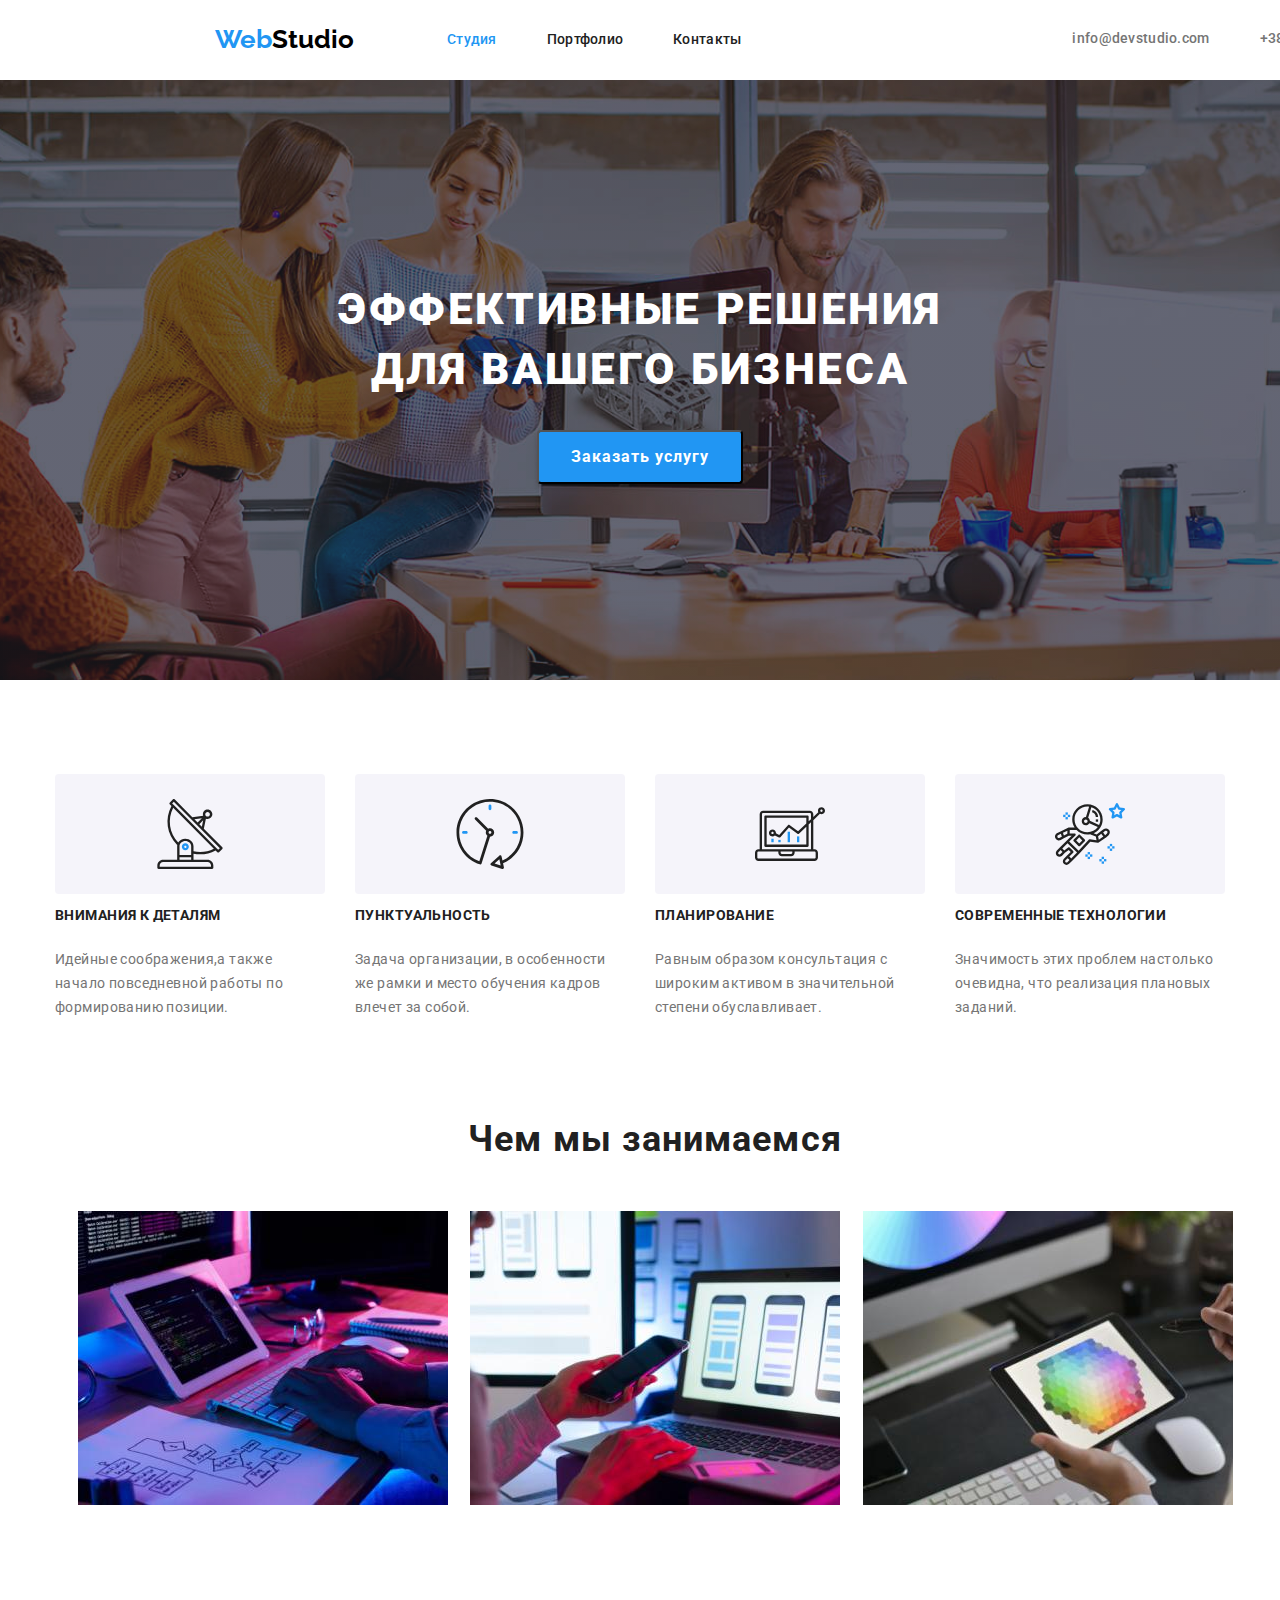
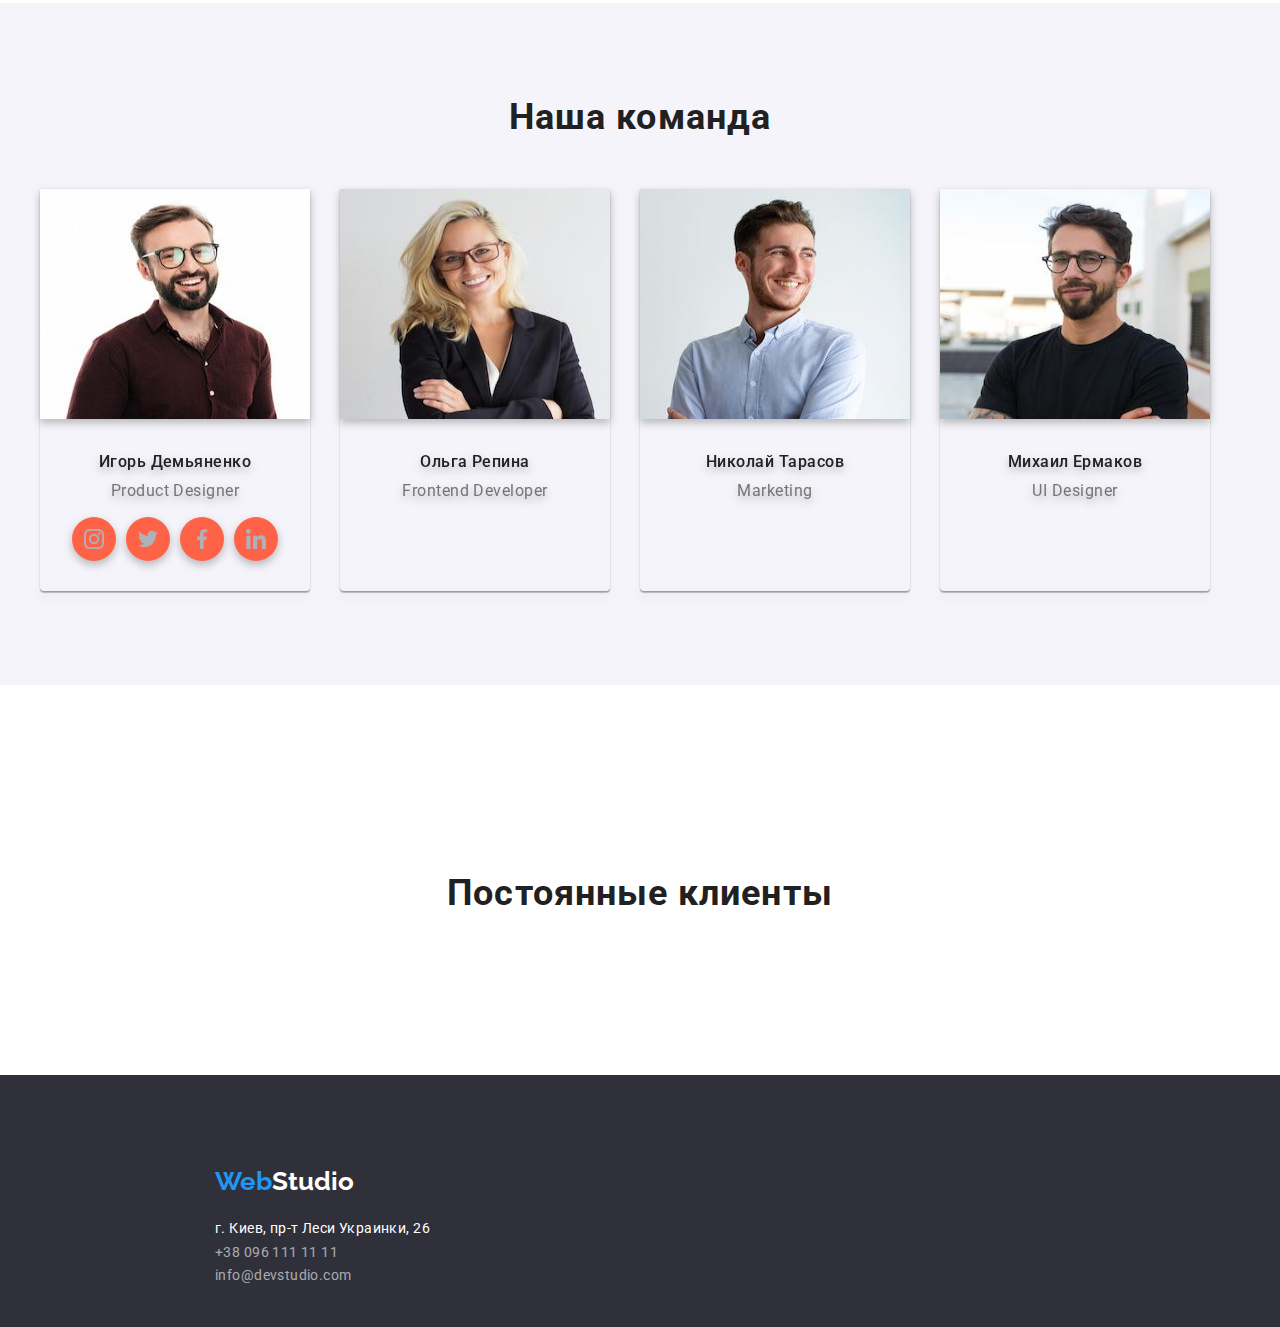
==== index.html @ 434cc316 "Add files via upload" ====
<!DOCTYPE html>
<html lang="ru">
<head>
    <link rel="stylesheet" href="https://cdnjs.cloudflare.com/ajax/libs/modern-normalize/1.1.0/modern-normalize.min.css" integrity="sha512-wpPYUAdjBVSE4KJnH1VR1HeZfpl1ub8YT/NKx4PuQ5NmX2tKuGu6U/JRp5y+Y8XG2tV+wKQpNHVUX03MfMFn9Q==" crossorigin="anonymous" referrerpolicy="no-referrer" />
    <meta charset="UTF-8">
    <meta http-equiv="X-UA-Compatible" content="IE=edge">
    <meta name="viewport" content="width=device-width, initial-scale=1.0">
    <title>WebStudio</title>
    <link rel="preconnect" href="https://fonts.googleapis.com">
    <link rel="preconnect" href="https://fonts.gstatic.com" crossorigin>
    <link href="https://fonts.googleapis.com/css2?family=Raleway:wght@700&family=Roboto:wght@400;500;700;900&display=swap" rel="stylesheet">
    <link rel="stylesheet" href="https://cdnjs.cloudflare.com/ajax/libs/modern-normalize/1.1.0/modern-normalize.min.css">
    <link rel="stylesheet" href="./css/style.css">
</head>
<body>
                                    <!--Козирек-->
    <header class="header-style">
        <nav class="container-nav">
            <a href="index.html" class="logo">
            <span class="web">Web</span><span class="studio">Studio</span></a>
                <ul class="style-link list">
                    <li class="style-link-col list"><a href="index.html" class="style-link-c list">Студия</a></li>
                    <li class="style-link-col list"><a href="portfolio.html" class="style-link list">Портфолио</a></li>
                    <li class="style-link-col list"><a href="" class="style-link list">Контакты</a></li>
                </ul>
                <ul class="style-kontakts list">
                    <li class="style-kontakts-e"><a class="style-kontakts list" href="mailto:info@devstudio.com">info@devstudio.com</a></li>
                </ul>
                <ul class="style-kontakts list">
                    <li class="style-kontakts-t"><a class="style-kontakts list" href="tel:+380961111111">+38 096 111 11 11</a></li>
                </ul>
            </nav>
    </header>
    <main>
                                    <!--Шапка-->
    <section class="zakaz-style">
                    <h1 class="text-zakaz">ЭФФЕКТИВНЫЕ РЕШЕНИЯ<br>ДЛЯ ВАШЕГО БИЗНЕСА</h1>
                    <button type="button" class="buttons-zakaz">Заказать услугу</button>

    </section>
                                    <!--Особености-->
    <section class="container">
        <ul class="conteiner-style list">
            <li class="conteiner-style-t icon-antena">
                <h3 class="style-detail">ВНИМАНИЯ К ДЕТАЛЯМ</h3>
                <p class="style-detail-info">Идейные соображения,а также<br>начало повседневной работы по<br>формированию позиции.</p>
            </li>
            <li class="conteiner-style-t icon-clock">
                <h3 class="style-detail">ПУНКТУАЛЬНОСТЬ</h3>
                <p class="style-detail-info">Задача организации, в особенности<br>же рамки и место обучения кадров<br>влечет за собой.</p>
            </li>
            <li class="conteiner-style-t icon-diagram">
                <h3 class="style-detail">ПЛАНИРОВАНИЕ</h3>
                <p class="style-detail-info">Равным образом консультация с<br>широким активом в значительной<br>степени обуславливает.</p>
            </li>
            <li class="conteiner-style-t icon-astronaut">
                <h3 class="style-detail">СОВРЕМЕННЫЕ ТЕХНОЛОГИИ</h3>
                <p class="style-detail-info">Значимость этих проблем настолько<br>очевидна, что реализация плановых<br>заданий.</p>
            </li>
        </ul>
    </section>
                                    <!--Чем мы занимаемся-->
    <section class="container">
            <h2 class="style-zanatya">Чем мы занимаемся</h2>
                <ul class="conteiner-style list">
            <li>
                <img class="foto-style" src="./images/box-1.jpg"
                alt="Печатаем"
                width="370"
                height="294"
                />
            </li>
            <li>
                <img class="foto-style" src="./images/box-2.jpg"
                alt="Звоним"
                width="370"
                height="294"
                />
            </li>
            <li>
                <img class="foto-style" src="./images/box-3.jpg"
                alt="Рисуем"
                width="370"
                height="294"
                />
            </li>
        </ul>
    </section>
                                    <!--Наша команда-->
    <section class="style-team">
        <h2 class="style-team-text">Наша команда</h2>
            <ul class="style-comand list">
                <li class="back-col">
                    <img class="foto-komand" src="./images/Designer.jpg"
                    alt="Designer"
                    width="270"
                    height="260"/>
                    <h3 class="style-people">Игорь Демьяненко</h3>
                    <p class="profesion-style">Product Designer</p>
                    <ul class="master-social list social-list">
                        <li class="social-item">
                            <a href="" class="social-link">
                                <svg class="social-icon" 
                                        width="20" 
                                        height="20">
                                    <use    
                                        href="./images/sprite.svg#icon-instagram"
                                    ></use>
                                </svg>    
                            </a>
                        </li>
                        <li class="social-item">
                            <a href="" class="social-link">
                                <svg class="social-icon" 
                                        width="20"
                                        height="20">
                                    <use    
                                        href="./images/sprite.svg#icon-twitter"
                                    ></use>
                                </svg>    
                            </a>
                        </li>
                        <li class="social-item">
                            <a href="" class="social-link">
                                <svg class="social-icon" 
                                        width="20" 
                                        height="20">
                                    <use    
                                        href="./images/sprite.svg#icon-facebook"
                                    ></use>
                                </svg>    
                            </a>
                        </li>
                        <li class="social-item">
                            <a href="" class="social-link">
                                <svg class="social-icon" 
                                        width="20" 
                                        height="20">
                                    <use    
                                        href="./images/sprite.svg#icon-linkedin"
                                    ></use>
                                </svg>    
                            </a>
                        </li>
                    </ul>
                </li>
                <li class="back-col">
                    <img class="foto-komand" src="./images/Developer.jpg"
                    alt="Developer"
                    width="270"
                    height="260"/>
                    <h3 class="style-people">Ольга Репина</h3>
                    <p class="profesion-style">Frontend Developer</p>
                </li>
                <li class="back-col">
                    <img class="foto-komand" src="./images/Marketing.jpg"
                    alt="Marketing"
                    width="270"
                    height="260"/>
                    <h3 class="style-people">Николай Тарасов</h3>
                    <p class="profesion-style">Marketing</p>
                </li>
                <li class="back-col">
                    <img class="foto-komand" src="./images/UI.jpg"
                    alt="UI"
                    width="270"
                    height="260"/>
                    <h3 class="style-people">Михаил Ермаков</h3>
                    <p class="profesion-style">UI Designer</p>
                </li>
            </ul>
    </section>
                                    <!-- Постоянные клиенты -->
            <section class="section">
            <div class="container">
        <h2 class="style-team-text">Постоянные клиенты</h2>
        <ul class="client-company-pozition">
            
        </ul>
        </div>
    </section>
    </main>
                                    <!-- Footer -->
        <footer class="footer-style">
            <a href="index.html" class="logo">
                <div class="footer-logo">
                    <span class="web">Web</span><span class="studio-footer">Studio</span></a>
                </div>
                    <address class="adres-footer">
                    <a class="footer-adress list" href="https://www.google.com/maps/place/%D0%B1%D1%83%D0%BB.+%D0%9B%D0%B5%D1%81%D0%B8+%D0%A3%D0%BA%D1%80%D0%B0%D0%B8%D0%BD%D0%BA%D0%B8,+26,+%D0%9A%D0%B8%D0%B5%D0%B2,+02000/@50.4265807,30.5361971,17z/data=!3m1!4b1!4m5!3m4!1s0x40d4cf0e033ecbe9:0x57a4dffefec77da0!8m2!3d50.4265807!4d30.5383858?hl=ru">
                    г. Киев, пр-т Леси Украинки, 26</a>
                    <ul class="list">
                        <li><a class="footer-kontakt list" href="tel:+380961111111">+38 096 111 11 11</a></li>
                        <li><a class="footer-kontakt list" href="mailto:info@devstudio.com">info@devstudio.com</a></li>
                    </ul>
                    </address>
                    
        </footer>
</body>
</html>
---- css/style.css ----
.body{
    font-family: 'Roboto', sans-serif;
}
        /* header */
.header-style{
    background-color :#ffffff;
}
.logo{
    font-family: 'Raleway';
    font-style: normal;
    font-weight: 700;
    font-size: 26px;
    line-height: 1.19;
    font-weight: 700;
    text-decoration:none;
    margin-right: 93px;
    padding-left: 15px;
    }
.web{
    color: #2196F3;
    font-family: 'Raleway';
    font-style: normal;
    font-weight: 700;
    font-size: 26px;
    line-height: 1.19;
}
.studio {
    color: #000;
    font-family: 'Raleway';
    font-style: normal;
    font-weight: 700;
    font-size: 26px;
    line-height: 1.19;
}
.style-link{
    color: #212121;
    font-family: 'Roboto';
    font-style: normal;
    font-weight: 500;
    font-size: 14px;
    line-height: 1.33;
    letter-spacing: 0.02em;
    display: flex;
    margin-right: 50px;
}
.style-link:hover{
    color: #2196F3;
}
.style-link:focus{
    color: #2196F3;
}
.style-link-c{
    color: #2196F3;
}
.list{
    text-decoration:none;
    list-style:none;
    padding: 0px;
    margin: 0px;
}
.style-kontakts{
    font-family: 'Roboto';
    font-style: normal;
    font-weight: 500;
    font-size: 14px;
    line-height: 1.14;
    letter-spacing: 0.02em;
    text-decoration:none;
    color:#757575;
    display:flex;
    margin: 0px;
    padding: 0px;
}
.style-kontakts-t{
    display: block;
    margin-left: 50px;
}
.style-kontakts-e{
    display: block;
    margin-left: 331px;
}
.style-kontakts:hover{
    color: #2196f3;
}
.style-kontakts:focus{
    color: #2196f3;
}
        /* Shapka */
.zakaz-style{
    background-image: linear-gradient( to right, rgba(47, 48, 58, 0.4), rgba(47, 48, 58, 0.4) ), url(../svg/fonzag.svg);
    background-repeat: no-repeat;
    background-size: cover;
    background-position: center;
    height: 600px;
    margin-left: 0px;
    margin-right: 0px;
    text-align: center;
}
.text-zakaz{
    color:#FFFFFF;
    font-family: 'Roboto';
    font-style: normal;
    font-weight: 900;
    font-size: 44px;
    line-height: 1.36;
    letter-spacing: 0.06em;
    margin-top: 0px;
    margin-bottom: 0px;
    padding-top: 200px;
    padding-bottom: 30px;
    text-align: center;
}
.buttons-zakaz{
    color: #FFFFFF;
    background-color:#2196F3;
    font-family: 'Roboto';
    font-style: normal;
    font-weight: 700;
    font-size: 16px;
    line-height: 1.87;
    letter-spacing: 0.06em;
    padding: 10px 32px;
    box-shadow: 0px 4px 4px rgba(0, 0, 0, 0.15);
    border-radius: 4px;
    cursor: pointer;
}

        /* Особености */

.conteiner-style-t {
    width: 270px;
    height: 251px;  
    margin-right: 30px;
    padding-top: 94px;
}
.conteiner-style-t::before{
    display:block;
    content: '';
    height: 120px;
    background-repeat: no-repeat;
    background-color: #F5F4FA;
    border-radius: 4px;
}
.icon-antena::before{
    background-image: url(../svg/antenna.svg);
    background-position: center;
}
.icon-clock::before{
    background-image: url(../svg/clock.svg);
    background-position: center;
}
.icon-diagram::before{
    background-image: url(../svg/diagram.svg);
    background-position: center;
}
.icon-astronaut::before{
    background-image: url(../svg/astronaut.svg);
    background-position: center;
}
.style-detail{
    color: #212121;
    font-family: 'Roboto';
    font-style: normal;
    font-weight: 700;
    font-size: 14px;
    line-height: 1.14;
    letter-spacing: 0.03em;
    padding-bottom: 10px;
}
.style-detail-info{
    color: #757575;
    font-family: 'Roboto';
    font-style: normal;
    font-weight: 400;
    font-size: 14px;
    line-height: 1.71;
    letter-spacing: 0.03em;
}
        /* Чем мы занимаемся */

.style-zanatya{
    color: #212121;
    font-family: 'Roboto';
    font-style: normal;
    font-weight: 700;
    font-size: 36px;
    line-height: 1.16;
    letter-spacing: 0.03em;
    padding-bottom: 50px;
    padding-top: 94px;
    margin-bottom: 0px;
    margin-top: 0px;
    text-align: center;
    width: 1200px;
}
        /*  Наша команда*/
.back-col{
    box-shadow: 0px 1px 3px rgba(0, 0, 0, 0.12), 0px 1px 1px rgba(0, 0, 0, 0.14), 0px 2px 1px rgba(0, 0, 0, 0.2);
    border-radius: 0px 0px 4px 4px;
    margin-bottom: 94px;
    margin-right: 30px; 
}
.style-team{
    background-color:#F5F4FA;
    text-align: center;
    margin-left: auto;
    margin-right: auto;
    padding-left: 15px;
    padding-right: 15px;
}
.style-comand{
    display: inline-flex;
    filter: drop-shadow(0px 4px 4px rgba(0, 0, 0, 0.25));
    justify-content: center;
    text-align: center;
}
.style-team-text{
    color: #212121;
    font-family: 'Roboto';
    font-style: normal;
    font-weight: 700;
    font-size: 36px;
    line-height: 1.16;
    letter-spacing: 0.03em;
    margin-bottom: 0px;
    margin-top: 0px;
    padding-top: 94px;
    padding-bottom: 50px;
    text-align: center;
}
.style-people{
    color: #212121;
    font-family: 'Roboto';
    font-style: normal;
    font-weight: 500;
    font-size: 16px;
    line-height: 1.18;
    letter-spacing: 0.03em;
    margin: 0px;
    padding-bottom: 10px;
    }
.profesion-style{
    color:#757575;
    font-family: 'Roboto';
    font-style: normal;
    font-weight: 400;
    font-size: 16px;
    line-height: 1.18;
    letter-spacing: 0.03em;
    margin: 0px;
    padding-bottom: 16px;
}
.social-list{
    display: flex;
    justify-content: center;
    padding-bottom: 30px;
}
.social-item{
    width: 44px;
    height: 44px;
    margin-right: 10px;
}
.social-item:last-child{
    margin-right: 0px;
}
.social-link{
    width: 100%;
    height: 100%;
    border-radius: 50%;
    background-color: tomato;
    display: flex;
    align-items: center;
    justify-content: center;
}
.social-link:hover, .social-link:focus{
    background-color: #2196F3;
}
        /* Постоянные клиенты  */
.section{
    padding: 94px 0;
}
.client-company-pozition{
    width: 1200px;
    padding: 0px;
}
    
.client-company{
    display:inline-block;
    content: '';
    width: 170px;
    height: 92px;
    background-repeat: no-repeat;
    background-color: #F5F4FA;
    background-position: center;
    border-radius: 4px;
    border: 1px solid #AFB1B8;
    box-sizing: border-box;
    text-align: center;
    justify-content: space-between;
    margin-right: 30px;
    flex-basis: auto;
}
.client-company:last-child{
    margin-right: 0px;
}
.client-com-color:hover{
    background-color: #2196F3;
}


        /* footer */

.footer-logo{
    font-family: 'Raleway';
    font-style: normal;
    font-weight: 700;
    font-size: 26px;
    line-height: 1.19;
    font-weight: 700;
    text-decoration:none;
    margin-left: 200px;
}
.web-footer{
    color: #2196F3;
    font-family: 'Raleway';
    font-style: normal;
    font-weight: 700;
    font-size: 26px;
    line-height: 1.19;
}
.studio-footer{
    color: #FFFFFF;
    font-family: 'Raleway';
    font-style: normal;
    font-weight: 700;
    font-size: 26px;
    line-height: 1.19;
}
.footer-style{
    background-color: rgba(47, 48, 58, 1);
    height: 252px;
    padding-top: 60px;
    padding-bottom: 60px;
}
.footer-adress{
    color: #FFFFFF;
    font-family:'Roboto';
    font-style: normal;
    font-weight: 400;
    font-size: 14px;
    line-height:1.71;
    letter-spacing: 0.03em;
}
.footer-kontakt:hover{
    color: #2196f3;

}
.footer-kontakt:focus{
    color: #2196f3;
}
.footer-kontakt{
    font-family:'Roboto';
    font-style: normal;
    font-weight: 400;
    font-size: 14px;
    line-height: 1.71;
    letter-spacing: 0.03em;
    color: rgba(255, 255, 255, 0.6);
}
.style-link-col{
    color: #2196f3;
    display: block;
    margin-right: 50px;
}
.style-link-col:last-child {
    margin: 0px;
}
.button-style-portf{
    font-family: 'Roboto';
    font-style: normal;
    font-weight: 500;
    font-size: 16px;
    line-height: 1.62;
    text-align: center;
    letter-spacing: 0.03em; 
    border-top: 1px solid #ECECEC;
}
.style-text-detail{
    font-family: 'Roboto';
    font-style: normal;
    font-weight: 700;
    font-size: 18px;
    line-height: 2;
    letter-spacing: 0.06em;
    color: #212121;
    margin-top: 20px;
    margin-bottom: 4px;
    padding: 0px;
}
.style-text-detail-info{
    font-family: Roboto;
    font-style: normal;
    font-weight: 400;
    font-size: 16px;
    line-height: 1.87;
    letter-spacing: 0.03em;  
    color: #757575;
    margin-bottom: 20px;
    margin-top: 0px;
    padding: 0px;
}
.container-nav{
    width: 1200px;
    margin-top: 24px;
    margin-bottom: 25px;
    margin-left: 200px;
    margin-right: 400px;
    display: flex;
    align-items: center;
}
.container{
    width: 1200px;
    margin-left: auto;
    margin-right: auto;
    padding-left: 15px;
    padding-right: 15px;
}
.foto-komand{
    padding-bottom: 30px;
}
.conteiner-style{
    width: 1200px;
    display: flex;;
    justify-content:space-evenly;
    flex-wrap: wrap;
    padding-bottom: 94px;    
}
.conteiner-style-portf{
    width: 1200px;
    display: flex;;
    justify-content:space-evenly;
    flex-wrap: wrap;
    padding-bottom: 94px;   
    margin-left: 215px;
    margin-right: 215px;
}
.adres-footer{
    padding-top: 20px;
    padding-left: 15px;
    margin-left: 200px;
}
.footer-adress{
padding-bottom: 9px;
padding-top: 20px;
}
.footer-kontakt{
    padding-bottom: 9px;
}
.btn-por{
    display:flex;
}
.button-portfo-1:hover{
    background-color:#2196F3;
    color: #FFFFFF;
    box-shadow: 0px 3px 1px rgba(0, 0, 0, 0.1), 0px 1px 2px rgba(0, 0, 0, 0.08), 0px 2px 2px rgba(0, 0, 0, 0.12);
    
}
.button-portfo-2:hover{
    background-color:#2196F3;
    color: #FFFFFF;
    box-shadow: 0px 3px 1px rgba(0, 0, 0, 0.1), 0px 1px 2px rgba(0, 0, 0, 0.08), 0px 2px 2px rgba(0, 0, 0, 0.12);
}
.button-portfo-3:hover{
    background-color:#2196F3;
    color: #FFFFFF;
    box-shadow: 0px 3px 1px rgba(0, 0, 0, 0.1), 0px 1px 2px rgba(0, 0, 0, 0.08), 0px 2px 2px rgba(0, 0, 0, 0.12);
}
.button-portfo-4:hover{
    background-color:#2196F3;
    color: #FFFFFF;
    box-shadow: 0px 3px 1px rgba(0, 0, 0, 0.1), 0px 1px 2px rgba(0, 0, 0, 0.08), 0px 2px 2px rgba(0, 0, 0, 0.12);
}
.button-portfo-5:hover{
    background-color:#2196F3;
    color: #FFFFFF;
    box-shadow: 0px 3px 1px rgba(0, 0, 0, 0.1), 0px 1px 2px rgba(0, 0, 0, 0.08), 0px 2px 2px rgba(0, 0, 0, 0.12);
}
.button-portfo-1{
    color: #212121;
    width: 73px;
    height: 38px;
    border: 0px;
    border-radius: 4px;
    margin-top: 94px;
    margin-bottom: 34px;
    margin-right: 8px;
    margin-left: 495px;
    cursor: pointer;
}
.button-portfo-2{
    color: #212121;
    width: 128px;
    height: 38px;
    border: 0px;
    border-radius: 4px;
    margin-top: 94px;
    margin-bottom: 34px;
    margin-right: 8px;
    cursor: pointer;
    
}
.button-portfo-3{
    color: #212121;
    width:145px;
    height: 38px;
    border: 0px;
    border-radius: 4px;
    margin-top: 94px;
    margin-bottom: 34px;
    margin-right: 8px;
    cursor: pointer;
    
}
.button-portfo-4{
    color: #212121;
    width: 103px;
    height: 38px;
    border: 0px;
    border-radius: 4px;
    margin-top: 94px;
    margin-bottom: 34px;
    margin-right: 8px;
    cursor: pointer;
}
.button-portfo-5{
    color: #212121;
    width: 130px;
    height: 38px;
    border: 0px;
    border-radius: 4px;
    margin-top: 94px;
    margin-bottom: 34px;
    margin-right: 494px;
    cursor: pointer;
    
}
.foto-porto-style{
    margin-top: 34px;
    margin-bottom: 30px;
    background: #FFFFFF;
    border: 1px solid #EEEEEE;
    box-sizing: border-box;

}
.foto-text-style{
    margin-bottom: 20px;
}
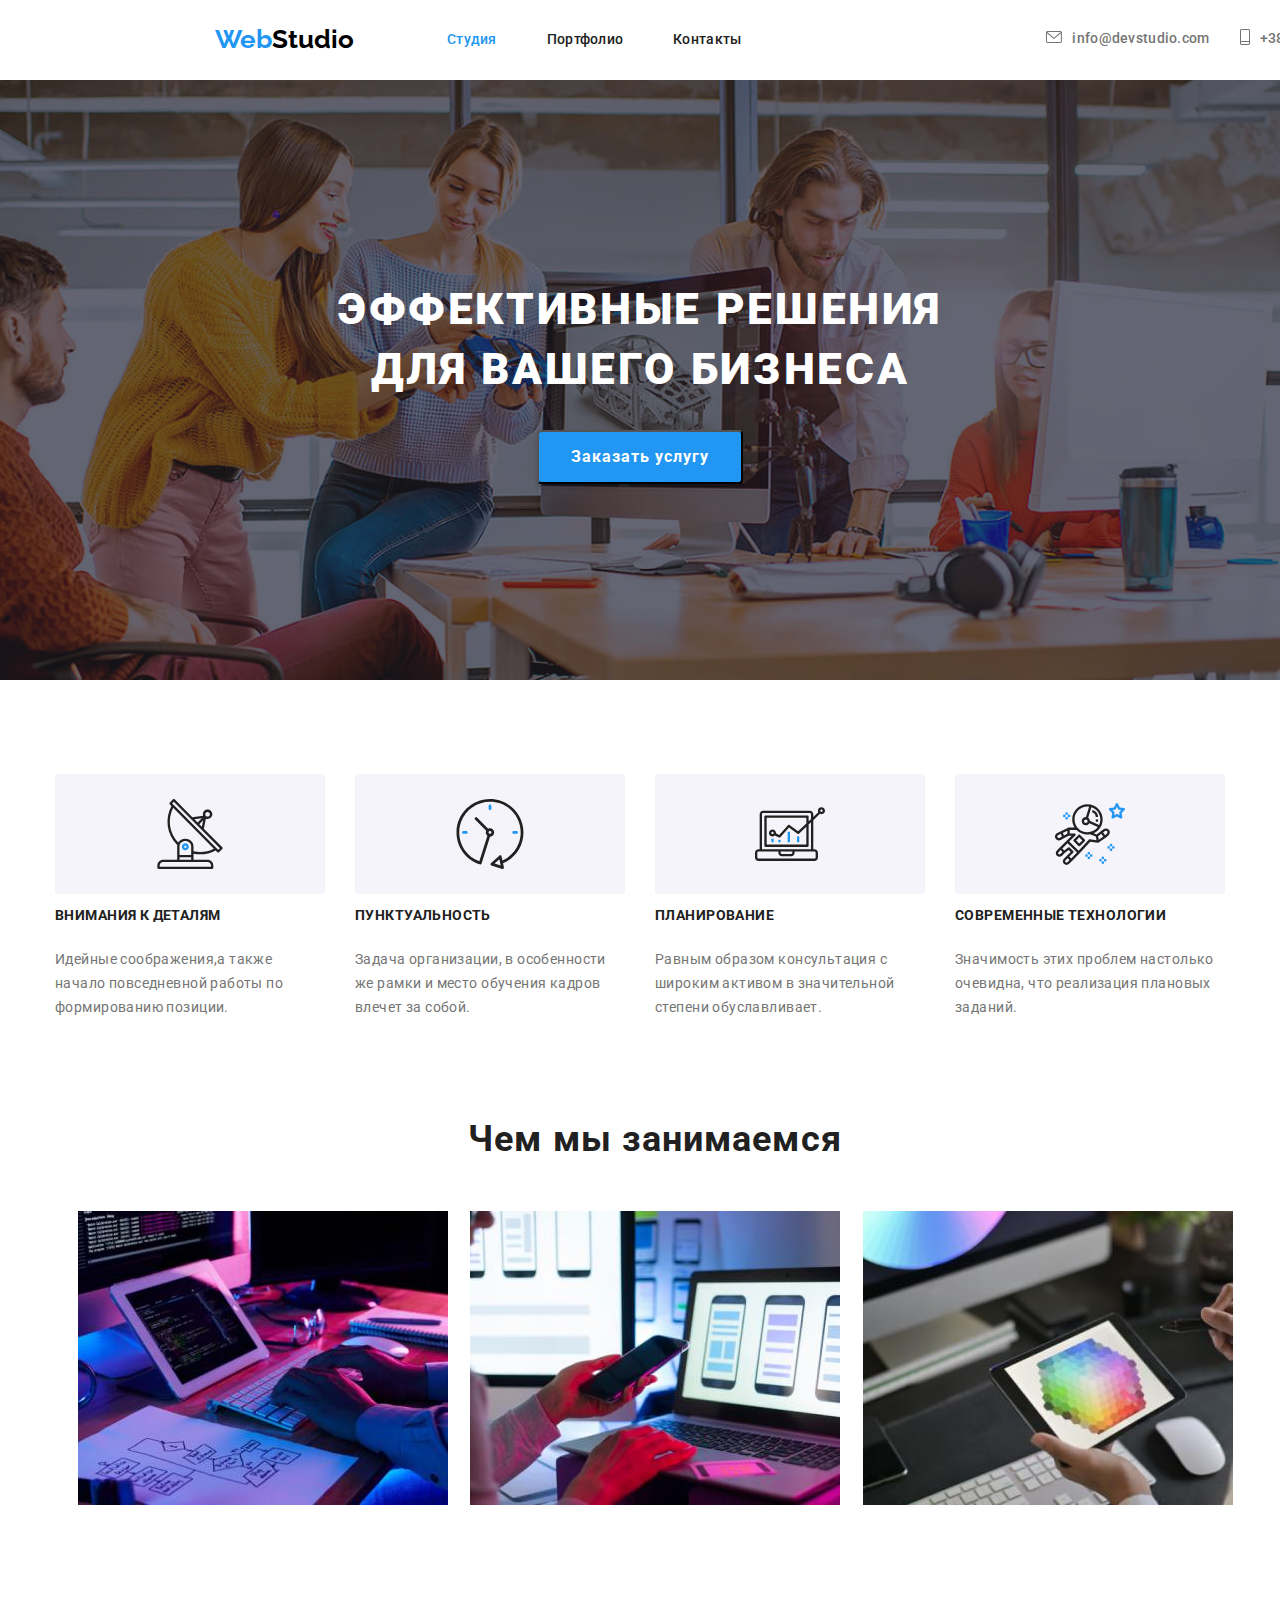
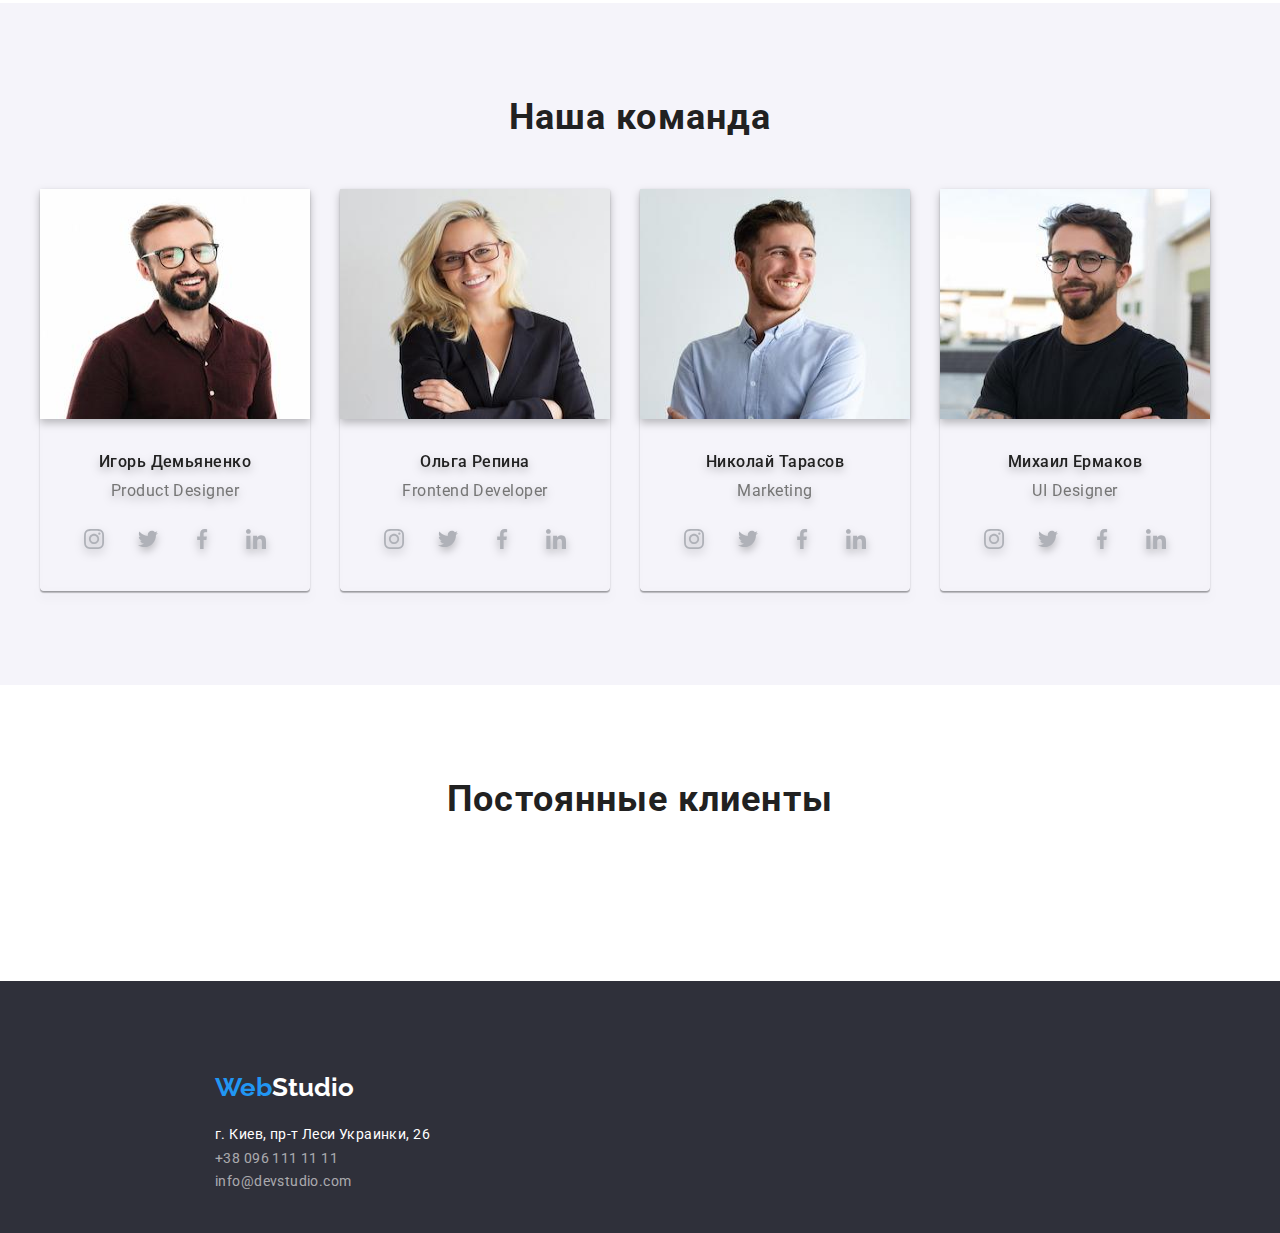
==== commit 9156e5ca: "Add files via upload" ====
--- a/index.html
+++ b/index.html
@@ -24,10 +24,26 @@
                     <li class="style-link-col list"><a href="" class="style-link list">Контакты</a></li>
                 </ul>
                 <ul class="style-kontakts list">
-                    <li class="style-kontakts-e"><a class="style-kontakts list" href="mailto:info@devstudio.com">info@devstudio.com</a></li>
+                    <li class="style-kontakts-e">  
+                            <svg class="social-icon-footer" 
+                            width="16" 
+                            height="12">
+                            <use href="./images/sprite.svg#icon-iconmeil"></use>
+                            </svg>  
+                        </ul>
+                        <a class="style-kontakts list"
+                        href="mailto:info@devstudio.com">info@devstudio.com</a></li>
                 </ul>
                 <ul class="style-kontakts list">
-                    <li class="style-kontakts-t"><a class="style-kontakts list" href="tel:+380961111111">+38 096 111 11 11</a></li>
+                    <li class="style-kontakts-t">
+                            <svg class="social-icon-footer" 
+                            width="10" 
+                            height="16">
+                            <use href="./images/sprite.svg#icon-icontel"></use>
+                            </svg> 
+                        </ul>
+                        <a class="style-kontakts list" 
+                        href="tel:+380961111111">+38 096 111 11 11</a></li>
                 </ul>
             </nav>
     </header>
@@ -103,9 +119,7 @@
                                 <svg class="social-icon" 
                                         width="20" 
                                         height="20">
-                                    <use    
-                                        href="./images/sprite.svg#icon-instagram"
-                                    ></use>
+                                    <use href="./images/sprite.svg#icon-instagram"></use>
                                 </svg>    
                             </a>
                         </li>
@@ -114,31 +128,25 @@
                                 <svg class="social-icon" 
                                         width="20"
                                         height="20">
-                                    <use    
-                                        href="./images/sprite.svg#icon-twitter"
-                                    ></use>
-                                </svg>    
-                            </a>
-                        </li>
-                        <li class="social-item">
-                            <a href="" class="social-link">
-                                <svg class="social-icon" 
-                                        width="20" 
-                                        height="20">
-                                    <use    
-                                        href="./images/sprite.svg#icon-facebook"
-                                    ></use>
-                                </svg>    
-                            </a>
-                        </li>
-                        <li class="social-item">
-                            <a href="" class="social-link">
-                                <svg class="social-icon" 
-                                        width="20" 
-                                        height="20">
-                                    <use    
-                                        href="./images/sprite.svg#icon-linkedin"
-                                    ></use>
+                                    <use href="./images/sprite.svg#icon-twitter"></use>
+                                </svg>    
+                            </a>
+                        </li>
+                        <li class="social-item">
+                            <a href="" class="social-link">
+                                <svg class="social-icon" 
+                                        width="20" 
+                                        height="20">
+                                    <use href="./images/sprite.svg#icon-facebook"></use>
+                                </svg>    
+                            </a>
+                        </li>
+                        <li class="social-item">
+                            <a href="" class="social-link">
+                                <svg class="social-icon" 
+                                        width="20" 
+                                        height="20">
+                                    <use href="./images/sprite.svg#icon-linkedin"></use>
                                 </svg>    
                             </a>
                         </li>
@@ -151,6 +159,44 @@
                     height="260"/>
                     <h3 class="style-people">Ольга Репина</h3>
                     <p class="profesion-style">Frontend Developer</p>
+                    <ul class="master-social list social-list">
+                        <li class="social-item">
+                            <a href="" class="social-link">
+                                <svg class="social-icon" 
+                                        width="20" 
+                                        height="20">
+                                    <use href="./images/sprite.svg#icon-instagram"></use>
+                                </svg>    
+                            </a>
+                        </li>
+                        <li class="social-item">
+                            <a href="" class="social-link">
+                                <svg class="social-icon" 
+                                        width="20"
+                                        height="20">
+                                    <use href="./images/sprite.svg#icon-twitter"></use>
+                                </svg>    
+                            </a>
+                        </li>
+                        <li class="social-item">
+                            <a href="" class="social-link">
+                                <svg class="social-icon" 
+                                        width="20" 
+                                        height="20">
+                                    <use href="./images/sprite.svg#icon-facebook"></use>
+                                </svg>    
+                            </a>
+                        </li>
+                        <li class="social-item">
+                            <a href="" class="social-link">
+                                <svg class="social-icon" 
+                                        width="20" 
+                                        height="20">
+                                    <use href="./images/sprite.svg#icon-linkedin"></use>
+                                </svg>    
+                            </a>
+                        </li>
+                    </ul>
                 </li>
                 <li class="back-col">
                     <img class="foto-komand" src="./images/Marketing.jpg"
@@ -159,6 +205,44 @@
                     height="260"/>
                     <h3 class="style-people">Николай Тарасов</h3>
                     <p class="profesion-style">Marketing</p>
+                    <ul class="master-social list social-list">
+                        <li class="social-item">
+                            <a href="" class="social-link">
+                                <svg class="social-icon" 
+                                        width="20" 
+                                        height="20">
+                                    <use href="./images/sprite.svg#icon-instagram"></use>
+                                </svg>    
+                            </a>
+                        </li>
+                        <li class="social-item">
+                            <a href="" class="social-link">
+                                <svg class="social-icon" 
+                                        width="20"
+                                        height="20">
+                                    <use href="./images/sprite.svg#icon-twitter"></use>
+                                </svg>    
+                            </a>
+                        </li>
+                        <li class="social-item">
+                            <a href="" class="social-link">
+                                <svg class="social-icon" 
+                                        width="20" 
+                                        height="20">
+                                    <use href="./images/sprite.svg#icon-facebook"></use>
+                                </svg>    
+                            </a>
+                        </li>
+                        <li class="social-item">
+                            <a href="" class="social-link">
+                                <svg class="social-icon" 
+                                        width="20" 
+                                        height="20">
+                                    <use href="./images/sprite.svg#icon-linkedin"></use>
+                                </svg>    
+                            </a>
+                        </li>
+                    </ul>
                 </li>
                 <li class="back-col">
                     <img class="foto-komand" src="./images/UI.jpg"
@@ -167,13 +251,51 @@
                     height="260"/>
                     <h3 class="style-people">Михаил Ермаков</h3>
                     <p class="profesion-style">UI Designer</p>
+                    <ul class="master-social list social-list">
+                        <li class="social-item">
+                            <a href="" class="social-link">
+                                <svg class="social-icon" 
+                                        width="20" 
+                                        height="20">
+                                    <use href="./images/sprite.svg#icon-instagram"></use>
+                                </svg>    
+                            </a>
+                        </li>
+                        <li class="social-item">
+                            <a href="" class="social-link">
+                                <svg class="social-icon" 
+                                        width="20"
+                                        height="20">
+                                    <use href="./images/sprite.svg#icon-twitter"></use>
+                                </svg>    
+                            </a>
+                        </li>
+                        <li class="social-item">
+                            <a href="" class="social-link">
+                                <svg class="social-icon" 
+                                        width="20" 
+                                        height="20">
+                                    <use href="./images/sprite.svg#icon-facebook"></use>
+                                </svg>    
+                            </a>
+                        </li>
+                        <li class="social-item">
+                            <a href="" class="social-link">
+                                <svg class="social-icon" 
+                                        width="20" 
+                                        height="20">
+                                    <use href="./images/sprite.svg#icon-linkedin"></use>
+                                </svg>    
+                            </a>
+                        </li>
+                    </ul>
                 </li>
             </ul>
     </section>
                                     <!-- Постоянные клиенты -->
             <section class="section">
             <div class="container">
-        <h2 class="style-team-text">Постоянные клиенты</h2>
+        <h2 class="style-client-text">Постоянные клиенты</h2>
         <ul class="client-company-pozition">
             
         </ul>
--- a/css/style.css
+++ b/css/style.css
@@ -73,17 +73,25 @@
 }
 .style-kontakts-t{
     display: block;
-    margin-left: 50px;
+    margin-left: 30px;
 }
 .style-kontakts-e{
     display: block;
-    margin-left: 331px;
+    margin-left: 305px;
 }
 .style-kontakts:hover{
     color: #2196f3;
 }
 .style-kontakts:focus{
     color: #2196f3;
+}
+.style-kontakts:hover .social-icon-footer{
+    fill: #2196f3;
+    cursor: pointer;
+}
+.social-icon-footer{
+    margin-right: 10px;
+    fill: #757575;
 }
         /* Shapka */
 .zakaz-style{
@@ -263,17 +271,24 @@
 .social-item:last-child{
     margin-right: 0px;
 }
+.social-icon{
+    fill: #AFB1B8;
+}
 .social-link{
     width: 100%;
     height: 100%;
     border-radius: 50%;
-    background-color: tomato;
     display: flex;
     align-items: center;
     justify-content: center;
 }
-.social-link:hover, .social-link:focus{
+.social-link:hover,
+.social-link:focus{
     background-color: #2196F3;
+}
+.social-link:hover .social-icon,
+.social-link:focus .social-icon {
+    fill: #ffffff;
 }
         /* Постоянные клиенты  */
 .section{
@@ -283,8 +298,21 @@
     width: 1200px;
     padding: 0px;
 }
+.style-client-text{
+    color: #212121;
+    font-family: 'Roboto';
+    font-style: normal;
+    font-weight: 700;
+    font-size: 36px;
+    line-height: 1.16;
+    letter-spacing: 0.03em;
+    margin-bottom: 0px;
+    margin-top: 0px;
+    padding-bottom: 50px;
+    text-align: center;
+}
     
-.client-company{
+/* .client-company{
     display:inline-block;
     content: '';
     width: 170px;
@@ -305,7 +333,7 @@
 }
 .client-com-color:hover{
     background-color: #2196F3;
-}
+} */
 
 
         /* footer */
@@ -463,7 +491,6 @@
     background-color:#2196F3;
     color: #FFFFFF;
     box-shadow: 0px 3px 1px rgba(0, 0, 0, 0.1), 0px 1px 2px rgba(0, 0, 0, 0.08), 0px 2px 2px rgba(0, 0, 0, 0.12);
-    
 }
 .button-portfo-2:hover{
     background-color:#2196F3;
@@ -507,7 +534,6 @@
     margin-bottom: 34px;
     margin-right: 8px;
     cursor: pointer;
-    
 }
 .button-portfo-3{
     color: #212121;
@@ -519,7 +545,6 @@
     margin-bottom: 34px;
     margin-right: 8px;
     cursor: pointer;
-    
 }
 .button-portfo-4{
     color: #212121;
@@ -542,7 +567,6 @@
     margin-bottom: 34px;
     margin-right: 494px;
     cursor: pointer;
-    
 }
 .foto-porto-style{
     margin-top: 34px;
@@ -550,7 +574,6 @@
     background: #FFFFFF;
     border: 1px solid #EEEEEE;
     box-sizing: border-box;
-
 }
 .foto-text-style{
     margin-bottom: 20px;
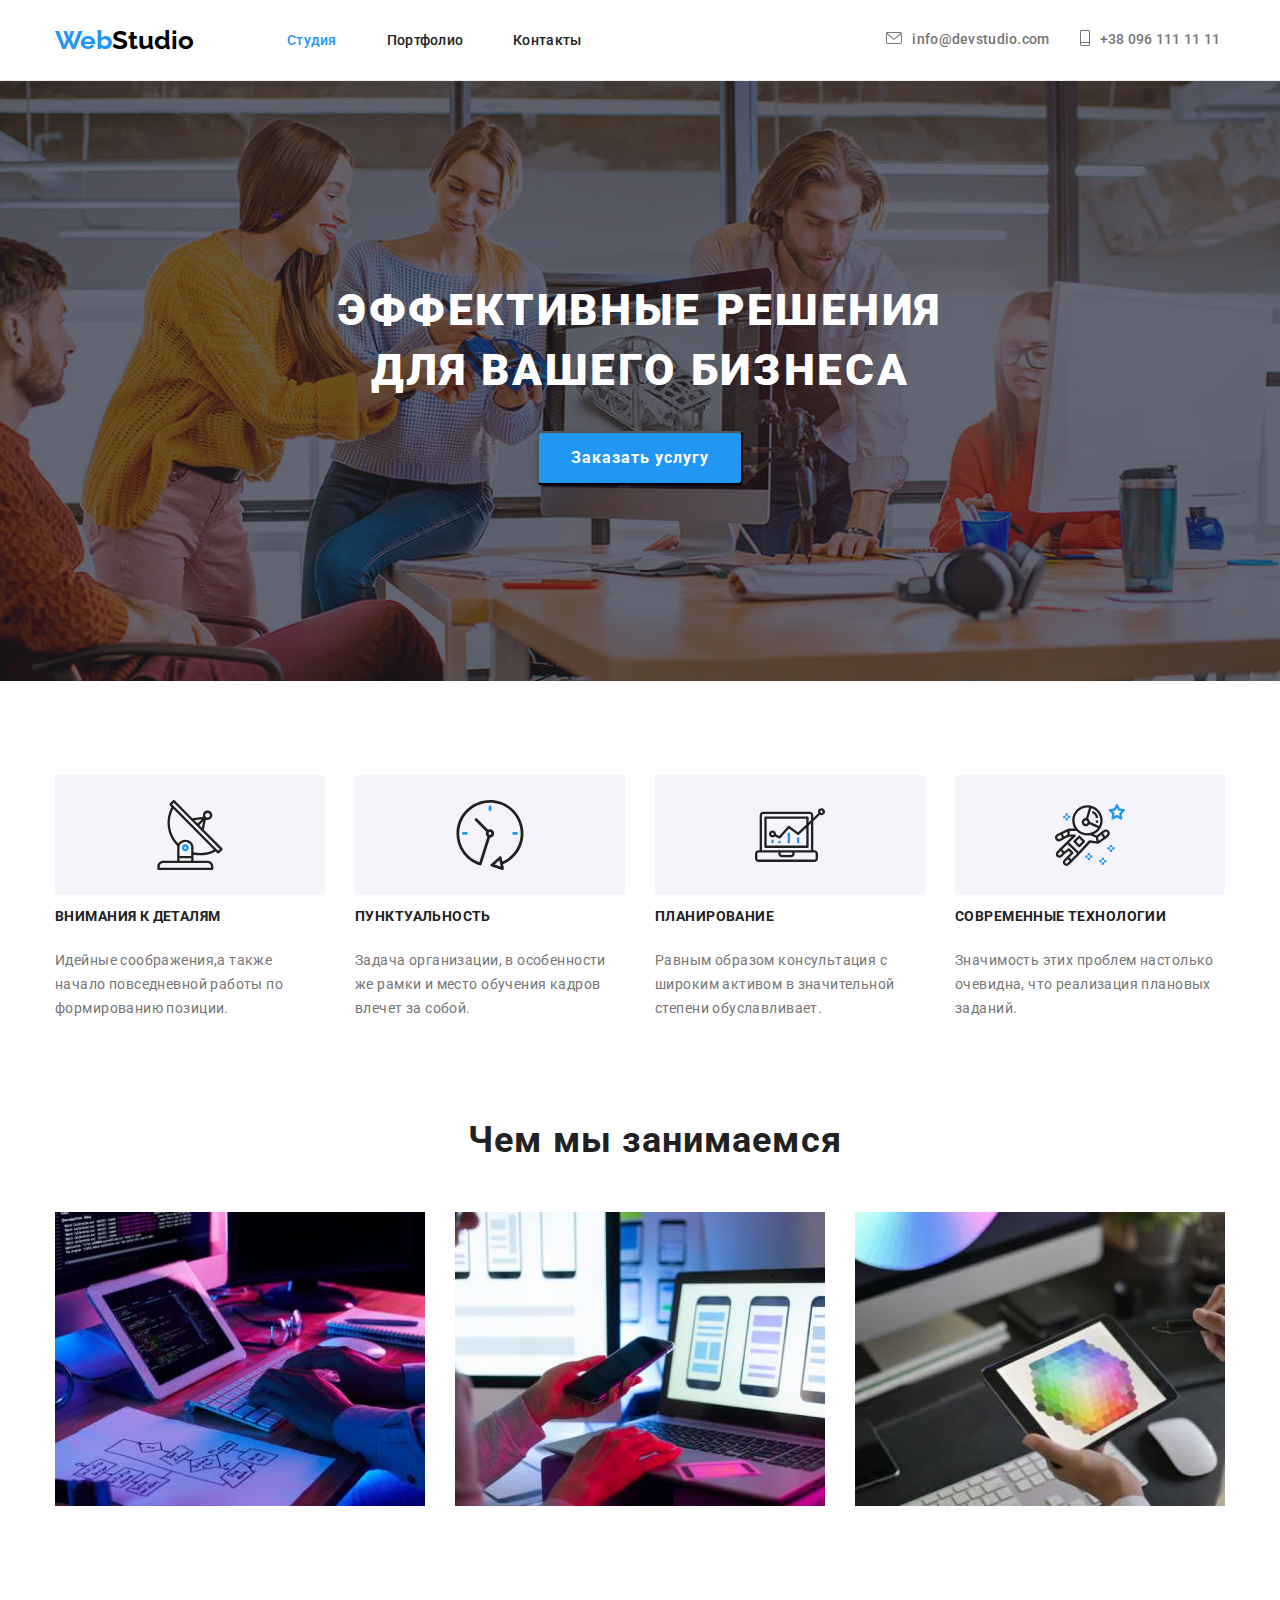
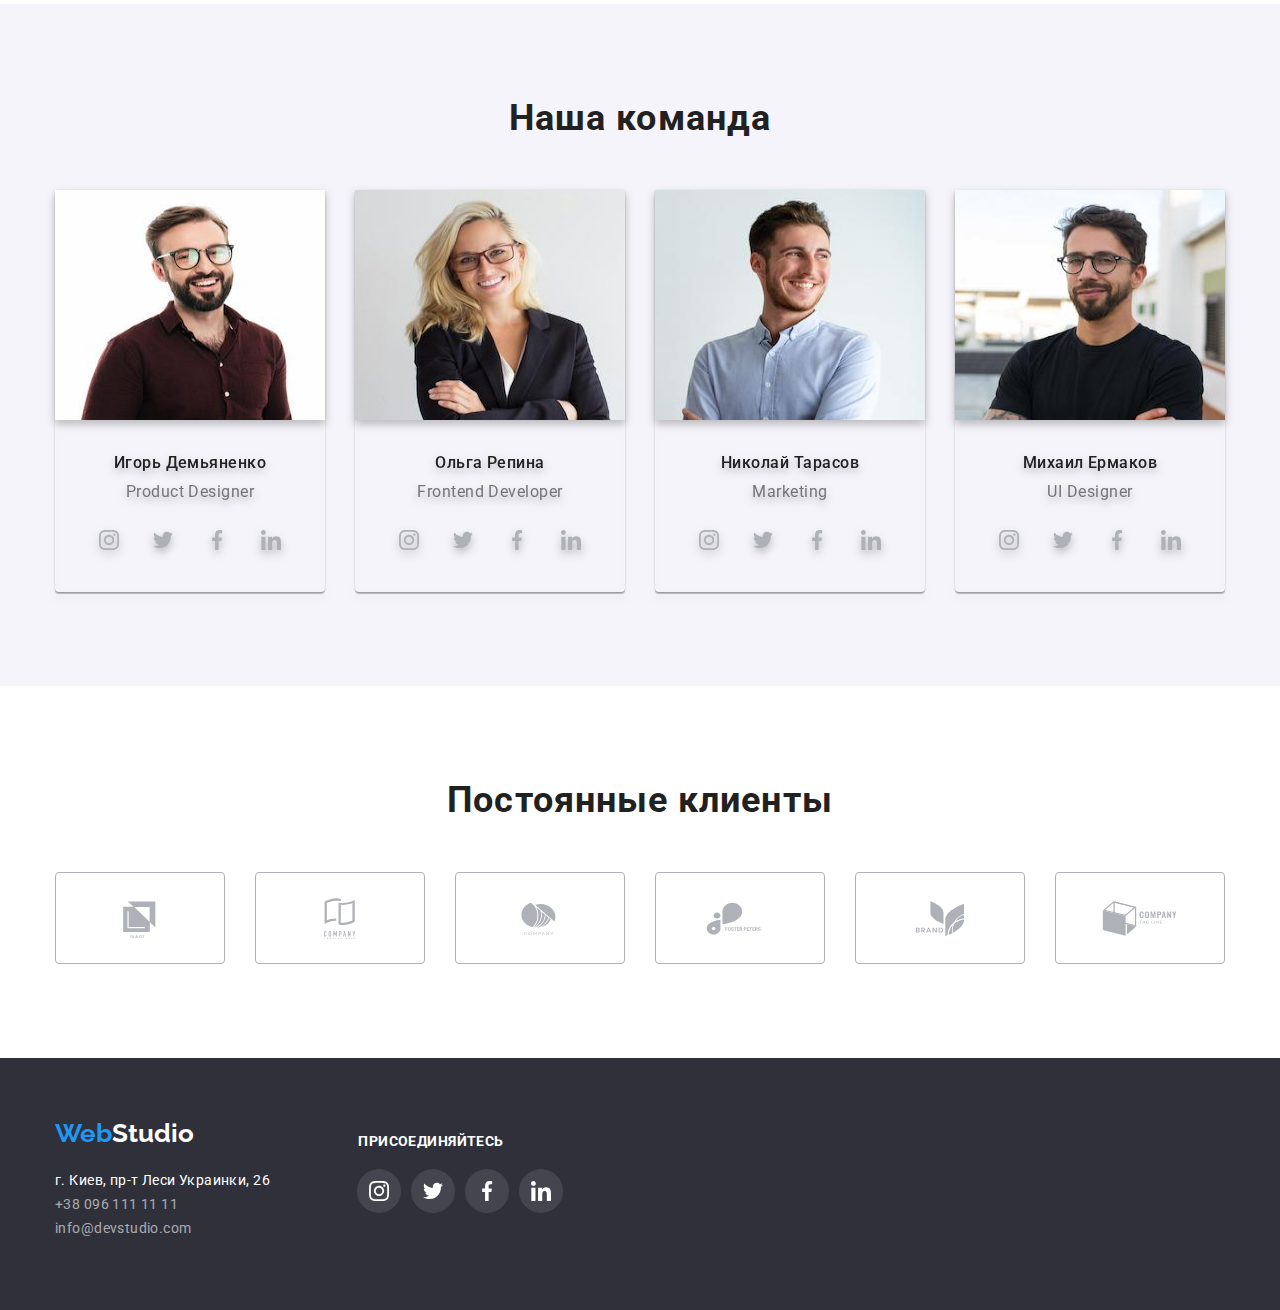
==== commit 3985286b: "Add files via upload" ====
--- a/index.html
+++ b/index.html
@@ -76,7 +76,7 @@
         </ul>
     </section>
                                     <!--Чем мы занимаемся-->
-    <section class="container">
+<section class="container">
             <h2 class="style-zanatya">Чем мы занимаемся</h2>
                 <ul class="conteiner-style list">
             <li>
@@ -101,9 +101,10 @@
                 />
             </li>
         </ul>
-    </section>
+</section>
                                     <!--Наша команда-->
-    <section class="style-team">
+<section class="style-team">
+    <div class="container">
         <h2 class="style-team-text">Наша команда</h2>
             <ul class="style-comand list">
                 <li class="back-col">
@@ -291,30 +292,136 @@
                     </ul>
                 </li>
             </ul>
-    </section>
+        </div>
+</section>
                                     <!-- Постоянные клиенты -->
-            <section class="section">
-            <div class="container">
+<section class="section">
+    <div class="container">
         <h2 class="style-client-text">Постоянные клиенты</h2>
-        <ul class="client-company-pozition">
-            
+        <ul class="client-pozition">
+            <li class="client-item list">
+                <a href="" class="client-company-link">
+                    <svg class="social-icon-client">
+                        <use href="./images/sprite.svg#icon-logoya"
+                        whidth="40"
+                        height="47"
+                        ></use>
+                    </svg> 
+                </a>   
+            </li>
+            <li class="client-item list">
+                <a href="" class="client-company-link">
+                    <svg class="social-icon-client">
+                        <use href="./images/sprite.svg#icon-logocom"
+                        whidth="40"
+                        height="47"
+                        ></use>
+                    </svg>   
+                </a> 
+            </li>
+            <li class="client-item list">
+                <a href="" class="client-company-link">
+                    <svg class="social-icon-client">
+                        <use href="./images/sprite.svg#icon-logocomp"
+                        whidth="40"
+                        height="47"
+                        ></use>
+                    </svg>
+                </a>    
+            </li>
+            <li class="client-item list">
+                <a href="" class="client-company-link">
+                    <svg class="social-icon-client">
+                        <use href="./images/sprite.svg#icon-Logo-3"
+                        whidth="40"
+                        height="47"
+                        ></use>
+                    </svg>
+                </a>    
+            </li>
+            <li class="client-item list">
+                <a href="" class="client-company-link">
+                    <svg class="social-icon-client">
+                        <use href="./images/sprite.svg#icon-logobrand"
+                        whidth="40"
+                        height="47"
+                        ></use>
+                    </svg>
+                </a>    
+            </li>
+            <li class="client-item list">
+                <a href="" class="client-company-link">
+                    <svg class="social-icon-client">
+                        <use href="./images/sprite.svg#icon-logoco"
+                        whidth="40"
+                        height="47"
+                        ></use>
+                    </svg>
+                </a>    
+            </li>
         </ul>
-        </div>
-    </section>
+    </div>
+</section>
     </main>
                                     <!-- Footer -->
         <footer class="footer-style">
-            <a href="index.html" class="logo">
-                <div class="footer-logo">
+                <div class="container footer-logo">
+                    <a href="index.html" class="logo-f">
                     <span class="web">Web</span><span class="studio-footer">Studio</span></a>
+                    </a>
                 </div>
                     <address class="adres-footer">
+                        <div class="container">
                     <a class="footer-adress list" href="https://www.google.com/maps/place/%D0%B1%D1%83%D0%BB.+%D0%9B%D0%B5%D1%81%D0%B8+%D0%A3%D0%BA%D1%80%D0%B0%D0%B8%D0%BD%D0%BA%D0%B8,+26,+%D0%9A%D0%B8%D0%B5%D0%B2,+02000/@50.4265807,30.5361971,17z/data=!3m1!4b1!4m5!3m4!1s0x40d4cf0e033ecbe9:0x57a4dffefec77da0!8m2!3d50.4265807!4d30.5383858?hl=ru">
                     г. Киев, пр-т Леси Украинки, 26</a>
                     <ul class="list">
                         <li><a class="footer-kontakt list" href="tel:+380961111111">+38 096 111 11 11</a></li>
                         <li><a class="footer-kontakt list" href="mailto:info@devstudio.com">info@devstudio.com</a></li>
                     </ul>
+                    <div class="footer-social-link">
+                                <h3 class="footer-list-text list">ПРИСОЕДИНЯЙТЕСЬ</h3>
+                        <ul class="footer-social list footer-list">
+                            <li class="footer-item">
+                                <a href="" class="footer-link">
+                                    <svg class="footer-icon" 
+                                    width="20" 
+                                    height="20">
+                                    <use href="./images/sprite.svg#icon-instagram"></use>
+                                </svg>    
+                            </a>
+                        </li>
+                        <ul class="footer-social list footer-list">
+                            <li class="footer-item">
+                                <a href="" class="footer-link">
+                                    <svg class="footer-icon" 
+                                    width="20" 
+                                    height="20">
+                                    <use href="./images/sprite.svg#icon-twitter"></use>
+                                    </svg>    
+                                </a>
+                            </li>
+                            <ul class="footer-social list footer-list">
+                                <li class="footer-item">
+                                <a href="" class="footer-link">
+                                    <svg class="footer-icon" 
+                                        width="20" 
+                                        height="20">
+                                        <use href="./images/sprite.svg#icon-facebook"></use>
+                                        </svg>    
+                                    </a>
+                            </li>
+                            <ul class="footer-social list footer-list">
+                            <li class="footer-item">
+                                <a href="" class="footer-link">
+                                    <svg class="footer-icon" 
+                                        width="20" 
+                                        height="20">
+                                        <use href="./images/sprite.svg#icon-linkedin"></use>
+                                        </svg>    
+                                        </a>
+                                    </li>
+                                </div>
+                </div>
                     </address>
                     
         </footer>
--- a/css/style.css
+++ b/css/style.css
@@ -4,6 +4,8 @@
         /* header */
 .header-style{
     background-color :#ffffff;
+    border-bottom: 1px solid #ECECEC;
+
 }
 .logo{
     font-family: 'Raleway';
@@ -14,7 +16,6 @@
     font-weight: 700;
     text-decoration:none;
     margin-right: 93px;
-    padding-left: 15px;
     }
 .web{
     color: #2196F3;
@@ -201,6 +202,9 @@
     text-align: center;
     width: 1200px;
 }
+.foto-style{
+    margin-right: 30px;
+}
         /*  Наша команда*/
 .back-col{
     box-shadow: 0px 1px 3px rgba(0, 0, 0, 0.12), 0px 1px 1px rgba(0, 0, 0, 0.14), 0px 2px 1px rgba(0, 0, 0, 0.2);
@@ -213,8 +217,6 @@
     text-align: center;
     margin-left: auto;
     margin-right: auto;
-    padding-left: 15px;
-    padding-right: 15px;
 }
 .style-comand{
     display: inline-flex;
@@ -294,10 +296,6 @@
 .section{
     padding: 94px 0;
 }
-.client-company-pozition{
-    width: 1200px;
-    padding: 0px;
-}
 .style-client-text{
     color: #212121;
     font-family: 'Roboto';
@@ -311,31 +309,35 @@
     padding-bottom: 50px;
     text-align: center;
 }
-    
-/* .client-company{
-    display:inline-block;
-    content: '';
+.client-pozition{
+    margin: 0px;
+    padding: 0px;
+    display: flex;
+}
+.client-item{
     width: 170px;
     height: 92px;
-    background-repeat: no-repeat;
-    background-color: #F5F4FA;
-    background-position: center;
-    border-radius: 4px;
+    display: inline-flex;
+    margin-right: 30px;
+}
+.social-icon-client{
+    width: 170px;
+    height: 92px;
+    fill: #AFB1B8;
     border: 1px solid #AFB1B8;
     box-sizing: border-box;
-    text-align: center;
-    justify-content: space-between;
-    margin-right: 30px;
-    flex-basis: auto;
-}
-.client-company:last-child{
-    margin-right: 0px;
-}
-.client-com-color:hover{
-    background-color: #2196F3;
-} */
-
-
+    border-radius: 4px; 
+    text-align: center;
+    padding-top: 23px;
+    padding-bottom: 16px;
+    padding-left: 32px;
+    padding-right: 32px;
+    cursor: pointer;
+}
+.social-icon-client:hover{
+    border-color: #2196F3;
+    fill: #2196F3;
+}  
         /* footer */
 
 .footer-logo{
@@ -346,7 +348,16 @@
     line-height: 1.19;
     font-weight: 700;
     text-decoration:none;
-    margin-left: 200px;
+}
+.logo-f{
+    font-family: 'Raleway';
+    font-style: normal;
+    font-weight: 700;
+    font-size: 26px;
+    line-height: 1.19;
+    font-weight: 700;
+    text-decoration:none;
+
 }
 .web-footer{
     color: #2196F3;
@@ -395,6 +406,56 @@
     letter-spacing: 0.03em;
     color: rgba(255, 255, 255, 0.6);
 }
+.footer-social-link{
+    margin: -107px;
+}
+.footer-list-text{
+    font-family: 'Roboto';
+    font-style: normal;
+    font-weight: 700;
+    font-size: 14px;
+    line-height: 1.14;
+    letter-spacing: 0.03em;
+    color: #FFFFFF;
+    display: flex;
+    justify-content: center;
+    padding-bottom: 20px;
+    margin-right: 418px;
+}
+.footer-list{
+    display: flex;
+    justify-content: center;
+    margin-right: 90px;
+}
+.footer-item{
+    width: 44px;
+    height: 44px;
+    margin-right: 10px;
+}
+.footer-item:last-child{
+    margin-right: 0px;
+}
+.footer-icon{
+    fill: #ffffff;
+}
+.footer-link{
+    width: 100%;
+    height: 100%;
+    border-radius: 50%;
+    display: flex;
+    align-items: center;
+    justify-content: center;
+    background-color: rgba(255, 255, 255, 0.1);
+}
+.footer-link:hover,
+.footer-link:focus{
+    background: #2196F3;
+}
+.footer-link:hover .social-icon,
+.footer-link:focus .social-icon {
+    fill: #ffffff;
+}
+        /* Portfolio */
 .style-link-col{
     color: #2196f3;
     display: block;
@@ -411,7 +472,6 @@
     line-height: 1.62;
     text-align: center;
     letter-spacing: 0.03em; 
-    border-top: 1px solid #ECECEC;
 }
 .style-text-detail{
     font-family: 'Roboto';
@@ -439,10 +499,10 @@
 }
 .container-nav{
     width: 1200px;
-    margin-top: 24px;
-    margin-bottom: 25px;
-    margin-left: 200px;
-    margin-right: 400px;
+    height: 80px;
+    margin-left: auto;
+    margin-right: auto;
+    padding-left: 15px;
     display: flex;
     align-items: center;
 }
@@ -469,13 +529,9 @@
     justify-content:space-evenly;
     flex-wrap: wrap;
     padding-bottom: 94px;   
-    margin-left: 215px;
-    margin-right: 215px;
 }
 .adres-footer{
     padding-top: 20px;
-    padding-left: 15px;
-    margin-left: 200px;
 }
 .footer-adress{
 padding-bottom: 9px;
@@ -486,6 +542,7 @@
 }
 .btn-por{
     display:flex;
+    justify-content: center;
 }
 .button-portfo-1:hover{
     background-color:#2196F3;
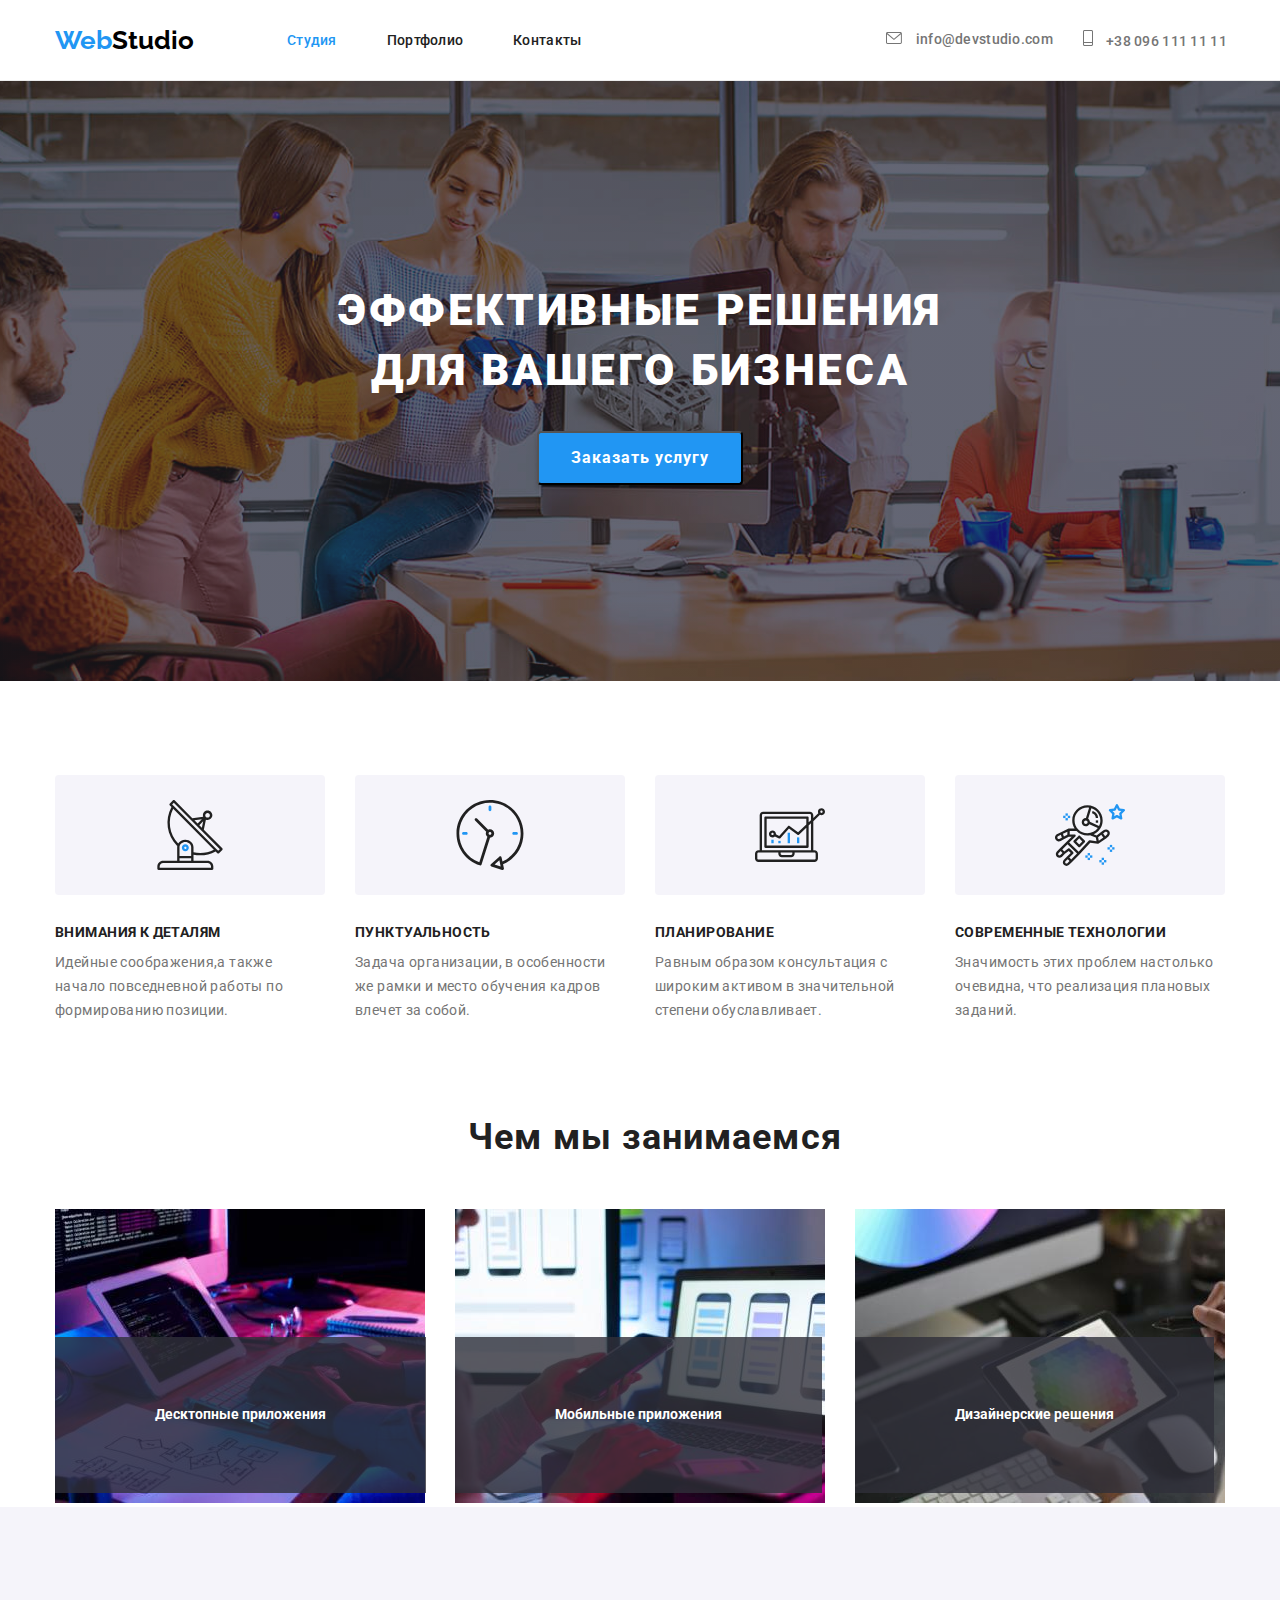
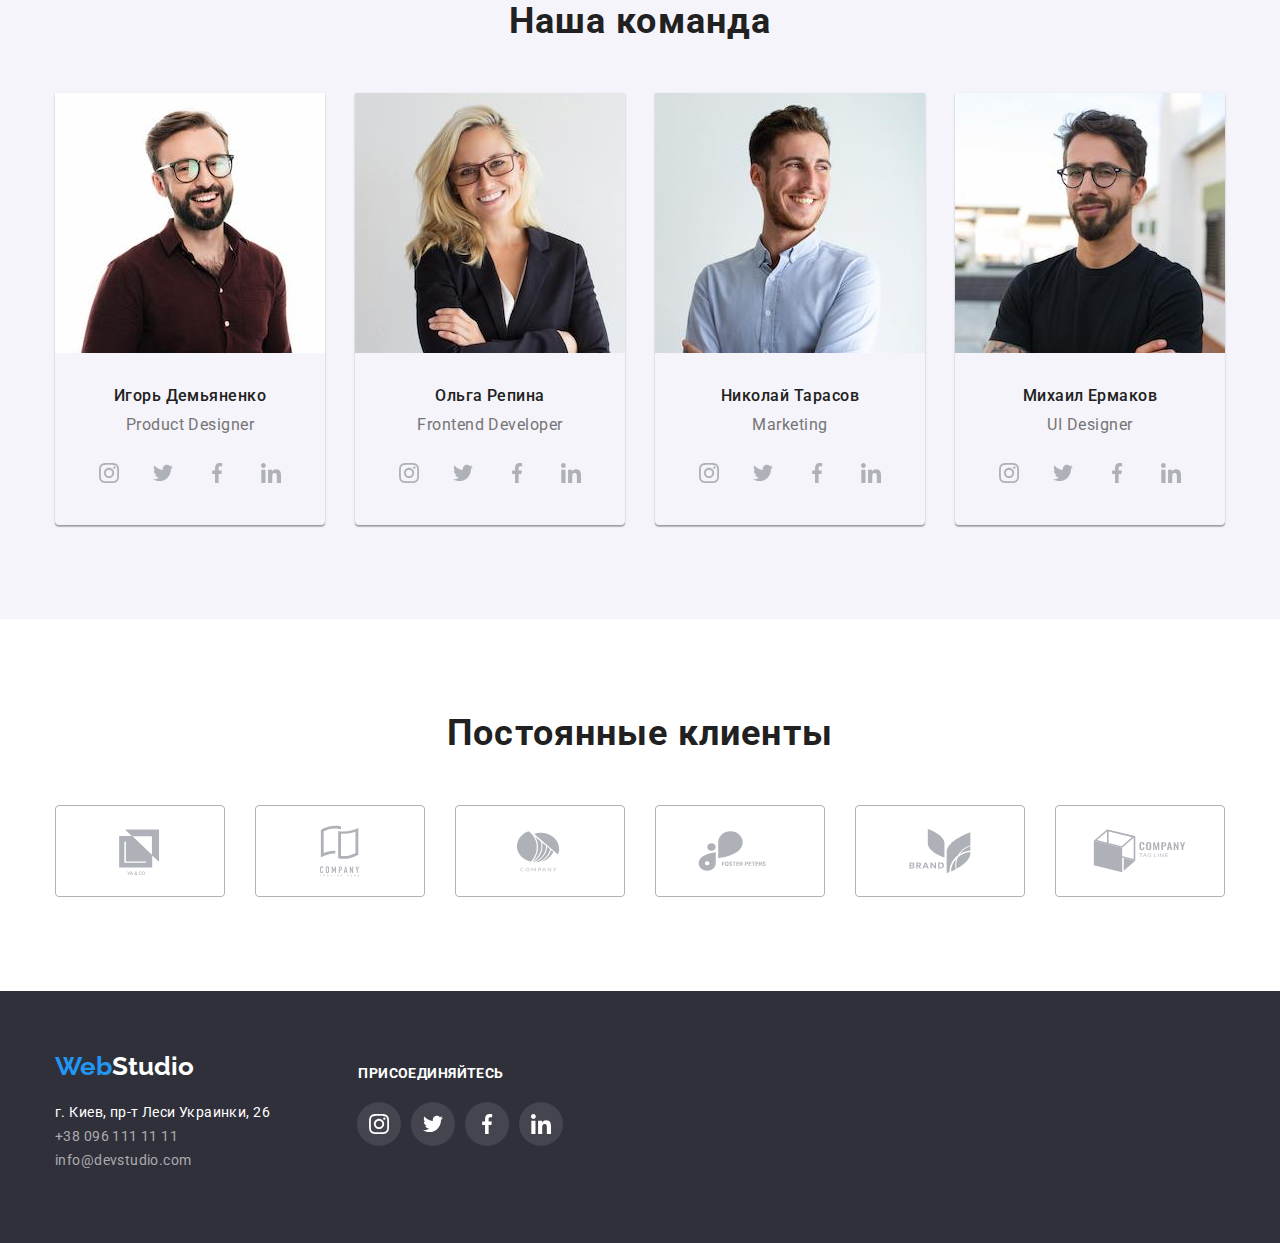
==== commit 272181ca: "Add files via upload" ====
--- a/index.html
+++ b/index.html
@@ -23,25 +23,23 @@
                     <li class="style-link-col list"><a href="portfolio.html" class="style-link list">Портфолио</a></li>
                     <li class="style-link-col list"><a href="" class="style-link list">Контакты</a></li>
                 </ul>
-                <ul class="style-kontakts list">
+                <ul class="style-kontakt list">
                     <li class="style-kontakts-e">  
                             <svg class="social-icon-footer" 
                             width="16" 
                             height="12">
                             <use href="./images/sprite.svg#icon-iconmeil"></use>
                             </svg>  
-                        </ul>
                         <a class="style-kontakts list"
                         href="mailto:info@devstudio.com">info@devstudio.com</a></li>
                 </ul>
-                <ul class="style-kontakts list">
+                <ul class="style-kontakt list">
                     <li class="style-kontakts-t">
                             <svg class="social-icon-footer" 
                             width="10" 
                             height="16">
                             <use href="./images/sprite.svg#icon-icontel"></use>
                             </svg> 
-                        </ul>
                         <a class="style-kontakts list" 
                         href="tel:+380961111111">+38 096 111 11 11</a></li>
                 </ul>
@@ -55,7 +53,8 @@
 
     </section>
                                     <!--Особености-->
-    <section class="container">
+    <section class="osob-pozition">
+        <div class="container">
         <ul class="conteiner-style list">
             <li class="conteiner-style-t icon-antena">
                 <h3 class="style-detail">ВНИМАНИЯ К ДЕТАЛЯМ</h3>
@@ -74,31 +73,35 @@
                 <p class="style-detail-info">Значимость этих проблем настолько<br>очевидна, что реализация плановых<br>заданий.</p>
             </li>
         </ul>
+    </div>
     </section>
                                     <!--Чем мы занимаемся-->
 <section class="container">
             <h2 class="style-zanatya">Чем мы занимаемся</h2>
                 <ul class="conteiner-style list">
-            <li>
+            <li class="zanyatya-team">
                 <img class="foto-style" src="./images/box-1.jpg"
                 alt="Печатаем"
                 width="370"
                 height="294"
                 />
-            </li>
-            <li>
+                <p class="zanyatya-text">Десктопные приложения</p>
+            </li>
+            <li class="zanyatya-team">
                 <img class="foto-style" src="./images/box-2.jpg"
                 alt="Звоним"
                 width="370"
                 height="294"
                 />
-            </li>
-            <li>
+                <p class="zanyatya-text">Мобильные приложения</p>
+            </li>
+            <li class="zanyatya-team">
                 <img class="foto-style" src="./images/box-3.jpg"
                 alt="Рисуем"
                 width="370"
                 height="294"
                 />
+                <p class="zanyatya-text">Дизайнерские решения</p>
             </li>
         </ul>
 </section>
@@ -300,61 +303,61 @@
         <h2 class="style-client-text">Постоянные клиенты</h2>
         <ul class="client-pozition">
             <li class="client-item list">
-                <a href="" class="client-company-link">
+                <a href="" class="client-link">
                     <svg class="social-icon-client">
                         <use href="./images/sprite.svg#icon-logoya"
-                        whidth="40"
-                        height="47"
+                        whidth="106"
+                        height="60"
                         ></use>
                     </svg> 
                 </a>   
             </li>
             <li class="client-item list">
-                <a href="" class="client-company-link">
+                <a href=""  class="client-link">
                     <svg class="social-icon-client">
                         <use href="./images/sprite.svg#icon-logocom"
-                        whidth="40"
-                        height="47"
+                        whidth="106"
+                        height="60"
                         ></use>
                     </svg>   
                 </a> 
             </li>
             <li class="client-item list">
-                <a href="" class="client-company-link">
+                <a href="" class="client-link">
                     <svg class="social-icon-client">
                         <use href="./images/sprite.svg#icon-logocomp"
-                        whidth="40"
-                        height="47"
+                        whidth="106"
+                        height="60"
                         ></use>
                     </svg>
                 </a>    
             </li>
             <li class="client-item list">
-                <a href="" class="client-company-link">
+                <a href="" class="client-link">
                     <svg class="social-icon-client">
                         <use href="./images/sprite.svg#icon-Logo-3"
-                        whidth="40"
-                        height="47"
+                        whidth="106"
+                        height="60"
                         ></use>
                     </svg>
                 </a>    
             </li>
             <li class="client-item list">
-                <a href="" class="client-company-link">
+                <a href="" class="client-link">
                     <svg class="social-icon-client">
                         <use href="./images/sprite.svg#icon-logobrand"
-                        whidth="40"
-                        height="47"
+                        whidth="106"
+                        height="60"
                         ></use>
                     </svg>
                 </a>    
             </li>
             <li class="client-item list">
-                <a href="" class="client-company-link">
+                <a href="" class="client-link">
                     <svg class="social-icon-client">
                         <use href="./images/sprite.svg#icon-logoco"
-                        whidth="40"
-                        height="47"
+                        whidth="106"
+                        height="60""
                         ></use>
                     </svg>
                 </a>    
--- a/css/style.css
+++ b/css/style.css
@@ -1,11 +1,53 @@
 .body{
     font-family: 'Roboto', sans-serif;
 }
+.container-nav{
+    width: 1200px;
+    height: 80px;
+    margin-left: auto;
+    margin-right: auto;
+    padding-left: 15px;
+    display: flex;
+    align-items: center;
+}
+.container{
+    width: 1200px;
+    margin-left: auto;
+    margin-right: auto;
+    padding-left: 15px;
+    padding-right: 15px;
+}
+.conteiner-style{
+    width: 1200px;
+    display: flex;
+}
+.container-potf-btn{
+    width: 1200px;
+    margin-left: 495px;
+    margin-right: 494px;
+    padding-left: 15px;
+    padding-right: 15px;
+    padding-top: 94px;
+    padding-bottom: 50px;
+}
+.container-portf-card{
+    width: 1200px;
+    margin-left: auto;
+    margin-right: auto;
+    padding-left: 15px;
+    }
+.conteiner-style-portf{
+    display: flex;
+    flex-wrap: wrap;
+    margin: 0px;
+    padding: 0px;
+    padding-bottom: 94px;
+}
+
         /* header */
 .header-style{
     background-color :#ffffff;
     border-bottom: 1px solid #ECECEC;
-
 }
 .logo{
     font-family: 'Raleway';
@@ -59,7 +101,7 @@
     padding: 0px;
     margin: 0px;
 }
-.style-kontakts{
+.style-kontakt{
     font-family: 'Roboto';
     font-style: normal;
     font-weight: 500;
@@ -72,7 +114,11 @@
     margin: 0px;
     padding: 0px;
 }
+.style-kontakts{
+    color:#757575;
+}
 .style-kontakts-t{
+    color:#757575;
     display: block;
     margin-left: 30px;
 }
@@ -86,15 +132,11 @@
 .style-kontakts:focus{
     color: #2196f3;
 }
-.style-kontakts:hover .social-icon-footer{
-    fill: #2196f3;
-    cursor: pointer;
-}
 .social-icon-footer{
     margin-right: 10px;
     fill: #757575;
 }
-        /* Shapka */
+            /* Shapka */
 .zakaz-style{
     background-image: linear-gradient( to right, rgba(47, 48, 58, 0.4), rgba(47, 48, 58, 0.4) ), url(../svg/fonzag.svg);
     background-repeat: no-repeat;
@@ -133,14 +175,14 @@
     border-radius: 4px;
     cursor: pointer;
 }
-
-        /* Особености */
+             /* Особености */
+.osob-pozition{
+    padding-top: 94px;
+}
 
 .conteiner-style-t {
-    width: 270px;
-    height: 251px;  
+    width: 270px; 
     margin-right: 30px;
-    padding-top: 94px;
 }
 .conteiner-style-t::before{
     display:block;
@@ -174,7 +216,8 @@
     font-size: 14px;
     line-height: 1.14;
     letter-spacing: 0.03em;
-    padding-bottom: 10px;
+    margin-top: 30px;
+    margin-bottom: 10px;
 }
 .style-detail-info{
     color: #757575;
@@ -184,6 +227,7 @@
     font-size: 14px;
     line-height: 1.71;
     letter-spacing: 0.03em;
+    margin: 0px;
 }
         /* Чем мы занимаемся */
 
@@ -205,7 +249,24 @@
 .foto-style{
     margin-right: 30px;
 }
-        /*  Наша команда*/
+.zanyatya-team{
+    position: relative;
+}
+.zanyatya-text{
+    position: absolute;
+    bottom: 0px;
+    left: 0px;
+    font-family: 'Roboto';
+    font-style: normal;
+    font-weight: 700;
+    font-size: 14px;
+    line-height: 1.14;
+    color: #ffffff;
+    background: rgba(47, 48, 58, 0.8);
+    padding: 70px 100px;
+}
+            /*  Наша команда*/
+
 .back-col{
     box-shadow: 0px 1px 3px rgba(0, 0, 0, 0.12), 0px 1px 1px rgba(0, 0, 0, 0.14), 0px 2px 1px rgba(0, 0, 0, 0.2);
     border-radius: 0px 0px 4px 4px;
@@ -220,7 +281,6 @@
 }
 .style-comand{
     display: inline-flex;
-    filter: drop-shadow(0px 4px 4px rgba(0, 0, 0, 0.25));
     justify-content: center;
     text-align: center;
 }
@@ -248,6 +308,7 @@
     letter-spacing: 0.03em;
     margin: 0px;
     padding-bottom: 10px;
+    padding-top: 30px;
     }
 .profesion-style{
     color:#757575;
@@ -292,7 +353,7 @@
 .social-link:focus .social-icon {
     fill: #ffffff;
 }
-        /* Постоянные клиенты  */
+             /* Постоянные клиенты  */
 .section{
     padding: 94px 0;
 }
@@ -328,17 +389,23 @@
     box-sizing: border-box;
     border-radius: 4px; 
     text-align: center;
-    padding-top: 23px;
+    padding-top: 16px;
     padding-bottom: 16px;
     padding-left: 32px;
     padding-right: 32px;
     cursor: pointer;
 }
+.client-link:hover .social-icon-client,
+.client-link:focus .social-icon-client {
+    border-color: #2196F3;
+    fill: #2196F3;
+}
+.social-icon-client:focus,
 .social-icon-client:hover{
     border-color: #2196F3;
     fill: #2196F3;
 }  
-        /* footer */
+             /* footer */
 
 .footer-logo{
     font-family: 'Raleway';
@@ -481,8 +548,7 @@
     line-height: 2;
     letter-spacing: 0.06em;
     color: #212121;
-    margin-top: 20px;
-    margin-bottom: 4px;
+    margin: 0px;
     padding: 0px;
 }
 .style-text-detail-info{
@@ -493,42 +559,9 @@
     line-height: 1.87;
     letter-spacing: 0.03em;  
     color: #757575;
-    margin-bottom: 20px;
-    margin-top: 0px;
+    margin:  0px;
     padding: 0px;
-}
-.container-nav{
-    width: 1200px;
-    height: 80px;
-    margin-left: auto;
-    margin-right: auto;
-    padding-left: 15px;
-    display: flex;
-    align-items: center;
-}
-.container{
-    width: 1200px;
-    margin-left: auto;
-    margin-right: auto;
-    padding-left: 15px;
-    padding-right: 15px;
-}
-.foto-komand{
-    padding-bottom: 30px;
-}
-.conteiner-style{
-    width: 1200px;
-    display: flex;;
-    justify-content:space-evenly;
-    flex-wrap: wrap;
-    padding-bottom: 94px;    
-}
-.conteiner-style-portf{
-    width: 1200px;
-    display: flex;;
-    justify-content:space-evenly;
-    flex-wrap: wrap;
-    padding-bottom: 94px;   
+    padding-top: 4px;
 }
 .adres-footer{
     padding-top: 20px;
@@ -542,7 +575,6 @@
 }
 .btn-por{
     display:flex;
-    justify-content: center;
 }
 .button-portfo-1:hover{
     background-color:#2196F3;
@@ -570,68 +602,91 @@
     box-shadow: 0px 3px 1px rgba(0, 0, 0, 0.1), 0px 1px 2px rgba(0, 0, 0, 0.08), 0px 2px 2px rgba(0, 0, 0, 0.12);
 }
 .button-portfo-1{
+    font-family: 'Roboto';
+    font-style: normal;
+    font-weight: 500;
+    font-size: 16px;
+    line-height: 1.62;
+    text-align: center;
     color: #212121;
     width: 73px;
     height: 38px;
     border: 0px;
     border-radius: 4px;
-    margin-top: 94px;
-    margin-bottom: 34px;
     margin-right: 8px;
-    margin-left: 495px;
     cursor: pointer;
 }
 .button-portfo-2{
+    font-family: 'Roboto';
+    font-style: normal;
+    font-weight: 500;
+    font-size: 16px;
+    line-height: 1.62;
+    text-align: center;
     color: #212121;
     width: 128px;
     height: 38px;
     border: 0px;
     border-radius: 4px;
-    margin-top: 94px;
-    margin-bottom: 34px;
     margin-right: 8px;
     cursor: pointer;
 }
 .button-portfo-3{
+    font-family: 'Roboto';
+    font-style: normal;
+    font-weight: 500;
+    font-size: 16px;
+    line-height: 1.62;
+    text-align: center;
     color: #212121;
     width:145px;
     height: 38px;
     border: 0px;
     border-radius: 4px;
-    margin-top: 94px;
-    margin-bottom: 34px;
     margin-right: 8px;
     cursor: pointer;
 }
 .button-portfo-4{
+    font-family: 'Roboto';
+    font-style: normal;
+    font-weight: 500;
+    font-size: 16px;
+    line-height: 1.62;
+    text-align: center;
     color: #212121;
     width: 103px;
     height: 38px;
     border: 0px;
     border-radius: 4px;
-    margin-top: 94px;
-    margin-bottom: 34px;
     margin-right: 8px;
     cursor: pointer;
 }
 .button-portfo-5{
+    font-family: 'Roboto';
+    font-style: normal;
+    font-weight: 500;
+    font-size: 16px;
+    line-height: 1.62;
+    text-align: center;
     color: #212121;
     width: 130px;
     height: 38px;
     border: 0px;
     border-radius: 4px;
-    margin-top: 94px;
-    margin-bottom: 34px;
-    margin-right: 494px;
     cursor: pointer;
 }
 .foto-porto-style{
-    margin-top: 34px;
-    margin-bottom: 30px;
     background: #FFFFFF;
     border: 1px solid #EEEEEE;
     box-sizing: border-box;
-}
-.foto-text-style{
-    margin-bottom: 20px;
+    box-shadow: 0px 1px 1px rgba(0, 0, 0, 0.12), 0px 4px 4px rgba(0, 0, 0, 0.06), 1px 4px 6px rgba(0, 0, 0, 0.16);
+    margin-bottom: 30px;
+    margin-right: 23px;
+}
+
+.style-portf-text{
+    padding-top: 20px;
+    padding-bottom: 20px;
+    padding-left: 24px;
+    padding-right: 20px;
 }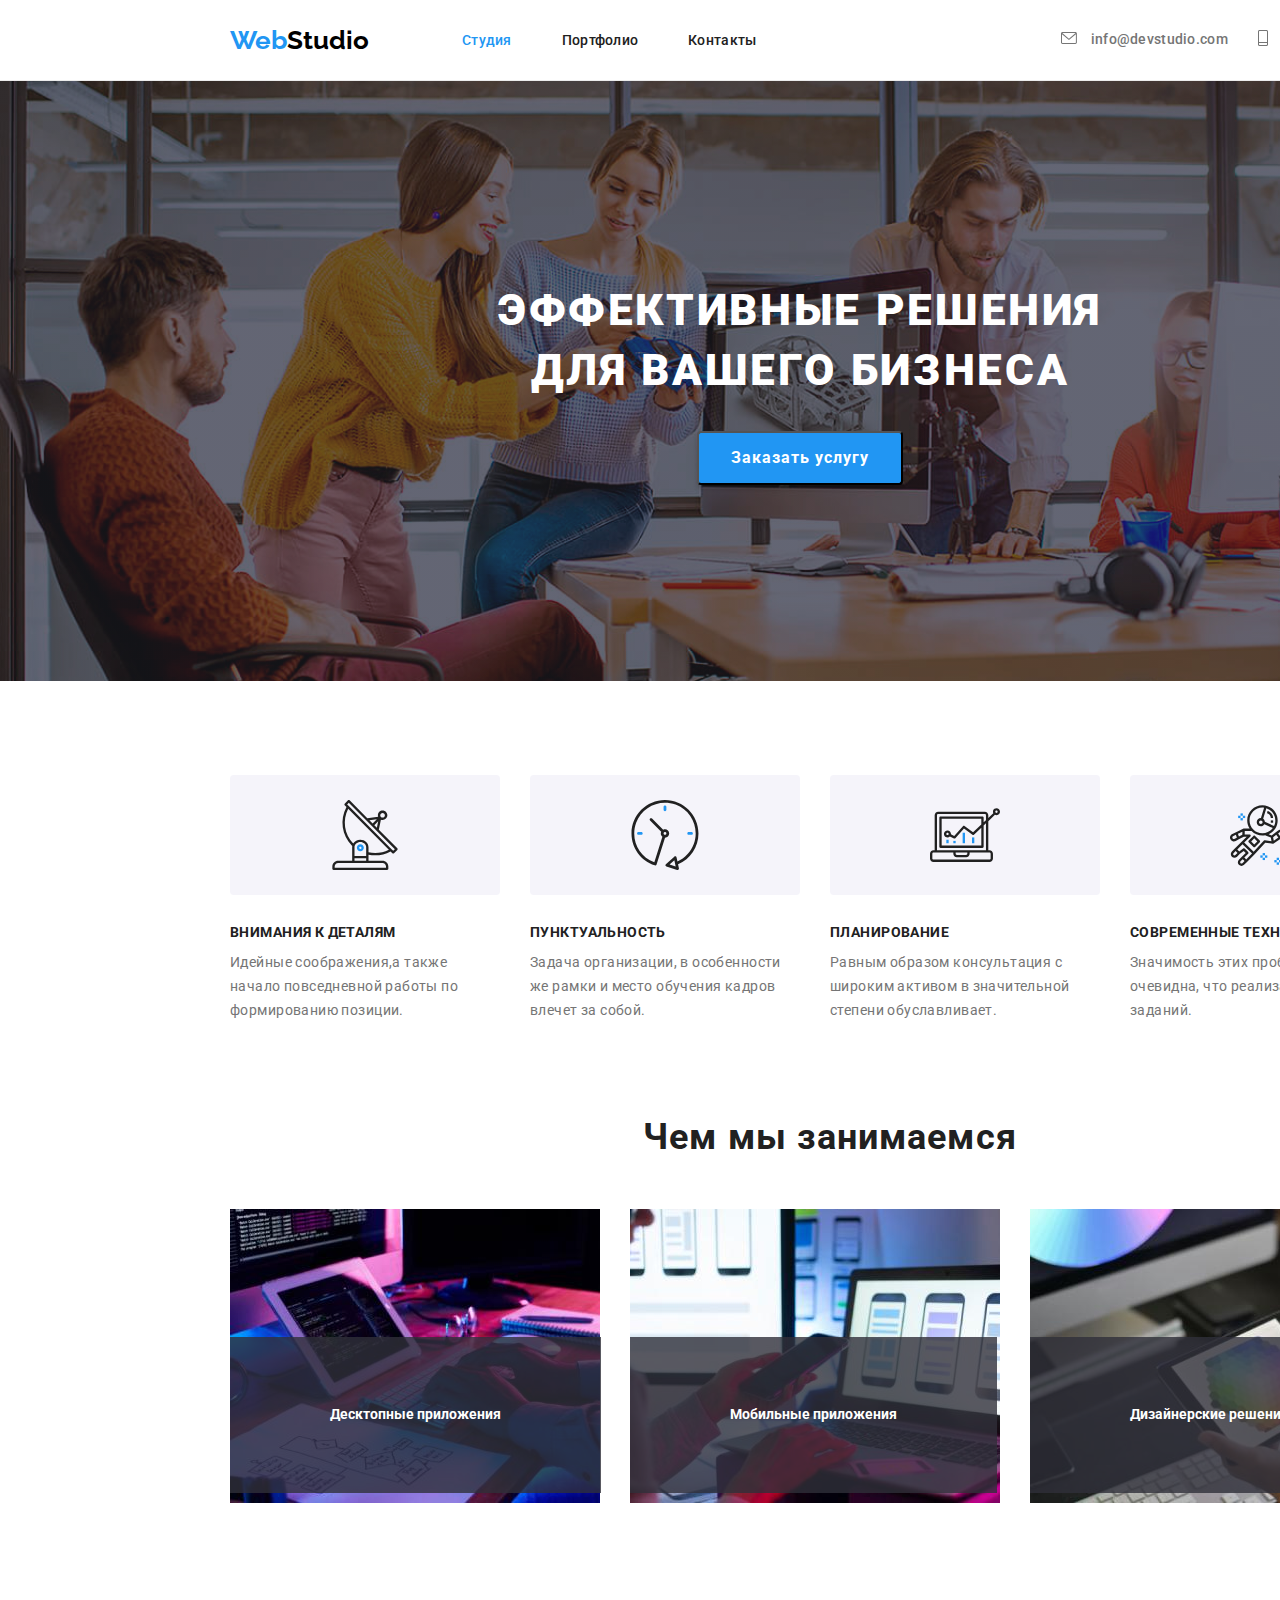
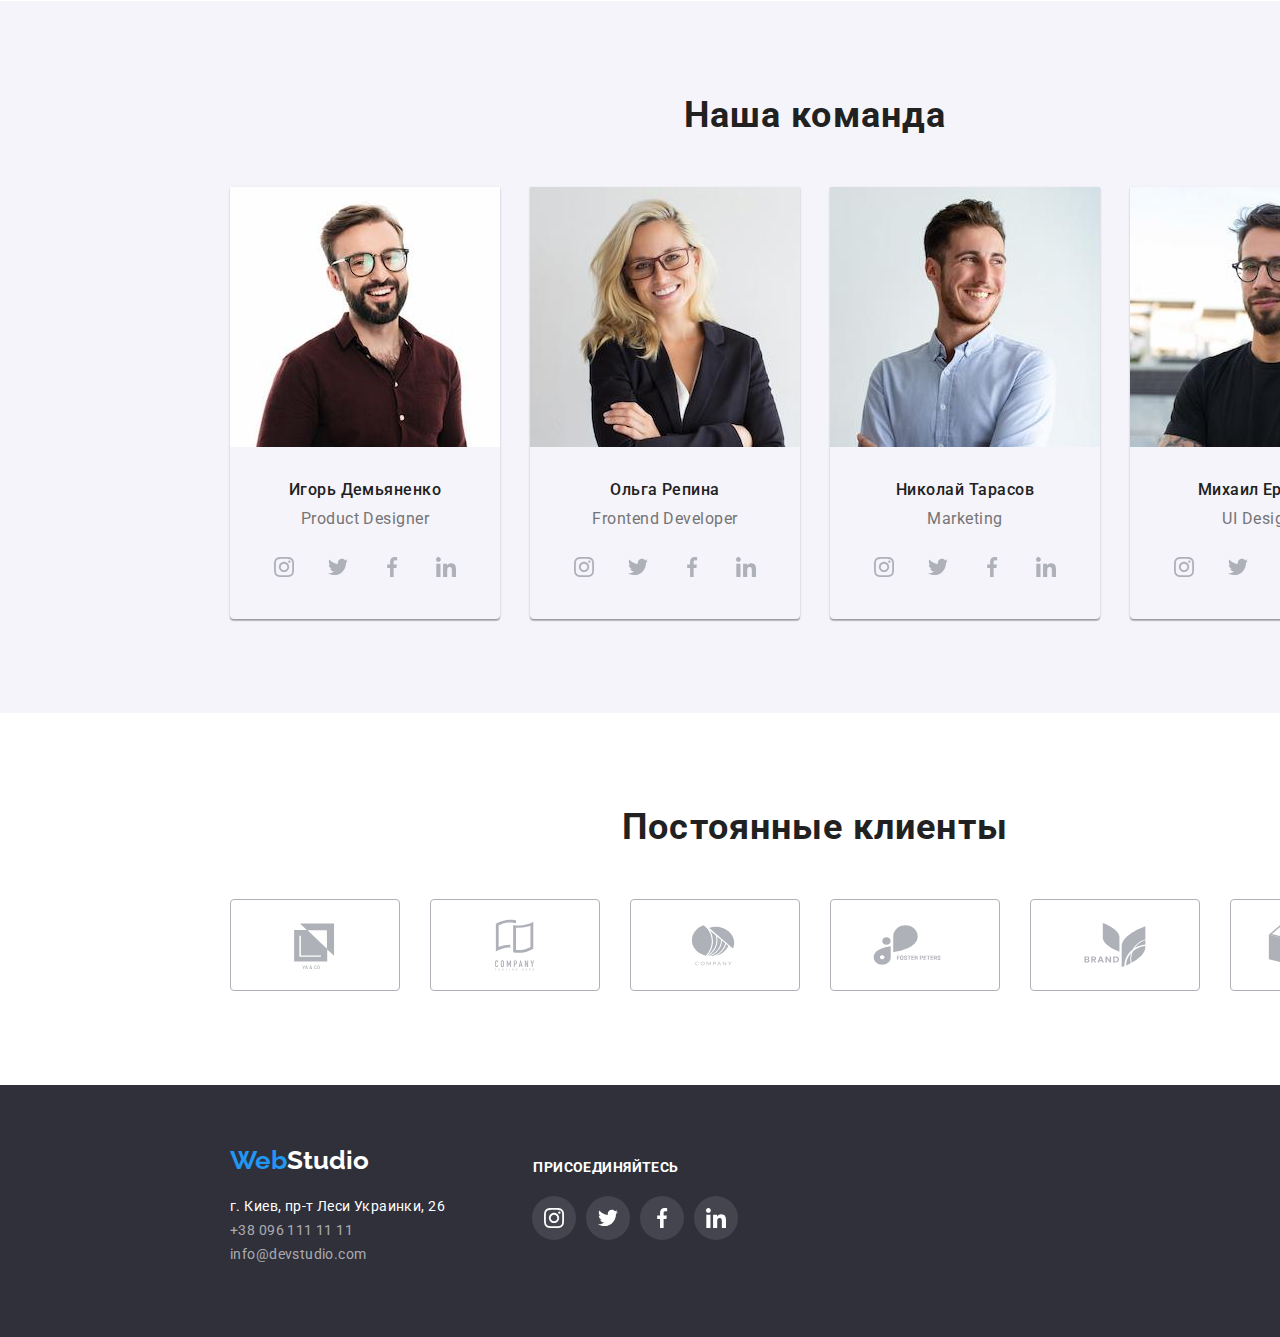
==== commit 73b695f4: "Add files via upload" ====
--- a/index.html
+++ b/index.html
@@ -24,24 +24,24 @@
                     <li class="style-link-col list"><a href="" class="style-link list">Контакты</a></li>
                 </ul>
                 <ul class="style-kontakt list">
-                    <li class="style-kontakts-e">  
-                            <svg class="social-icon-footer" 
-                            width="16" 
-                            height="12">
-                            <use href="./images/sprite.svg#icon-iconmeil"></use>
-                            </svg>  
-                        <a class="style-kontakts list"
-                        href="mailto:info@devstudio.com">info@devstudio.com</a></li>
+                    <li class="style-kontakts-e">   
+                        <a href="mailto:info@devstudio.com"class="style-kontakts list">
+                        <svg class="social-icon-header" 
+                        width="16" 
+                        height="12">
+                        <use href="./images/sprite.svg#icon-iconmeil"></use>
+                        </svg>
+                        info@devstudio.com</a></li>
                 </ul>
                 <ul class="style-kontakt list">
                     <li class="style-kontakts-t">
-                            <svg class="social-icon-footer" 
+                        <a href="tel:+380961111111" class="style-kontakts list">
+                            <svg class="social-icon-header" 
                             width="10" 
                             height="16">
                             <use href="./images/sprite.svg#icon-icontel"></use>
                             </svg> 
-                        <a class="style-kontakts list" 
-                        href="tel:+380961111111">+38 096 111 11 11</a></li>
+                        +38 096 111 11 11</a></li>
                 </ul>
             </nav>
     </header>
@@ -76,7 +76,7 @@
     </div>
     </section>
                                     <!--Чем мы занимаемся-->
-<section class="container">
+<section class="container-zanatya">
             <h2 class="style-zanatya">Чем мы занимаемся</h2>
                 <ul class="conteiner-style list">
             <li class="zanyatya-team">
--- a/css/style.css
+++ b/css/style.css
@@ -4,36 +4,42 @@
 .container-nav{
     width: 1200px;
     height: 80px;
-    margin-left: auto;
-    margin-right: auto;
+    margin-left: 215px;
+    margin-right: 215px;
     padding-left: 15px;
     display: flex;
     align-items: center;
 }
 .container{
     width: 1200px;
-    margin-left: auto;
-    margin-right: auto;
+    margin-left: 215px;
+    margin-right: 215px;
     padding-left: 15px;
     padding-right: 15px;
 }
+.container-zanatya{
+    width: 1200px;
+    margin-left: 215px;
+    margin-right: 215px;
+    padding-left: 15px;
+    padding-right: 15px;
+    padding-bottom: 94px;
+}
 .conteiner-style{
     width: 1200px;
     display: flex;
 }
 .container-potf-btn{
-    width: 1200px;
+    /* width: 1200px; */
     margin-left: 495px;
     margin-right: 494px;
-    padding-left: 15px;
-    padding-right: 15px;
     padding-top: 94px;
     padding-bottom: 50px;
 }
 .container-portf-card{
     width: 1200px;
-    margin-left: auto;
-    margin-right: auto;
+    margin-left: 215px;
+    margin-right: 215px;
     padding-left: 15px;
     }
 .conteiner-style-portf{
@@ -46,6 +52,7 @@
 
         /* header */
 .header-style{
+    width: 1600px;
     background-color :#ffffff;
     border-bottom: 1px solid #ECECEC;
 }
@@ -118,7 +125,6 @@
     color:#757575;
 }
 .style-kontakts-t{
-    color:#757575;
     display: block;
     margin-left: 30px;
 }
@@ -126,15 +132,24 @@
     display: block;
     margin-left: 305px;
 }
-.style-kontakts:hover{
-    color: #2196f3;
-}
+.style-kontakts:hover,
 .style-kontakts:focus{
     color: #2196f3;
 }
-.social-icon-footer{
+.social-icon-header{
     margin-right: 10px;
     fill: #757575;
+}
+.style-kontakts:hover .social-icon-header,
+.style-kontakts:focus .social-icon-header {
+    border-color: #2196F3;
+    fill: #2196F3;
+}
+.social-icon-header:focus,
+.social-icon-header:hover{
+    border-color: #2196F3;
+    fill: #2196F3;
+    cursor: pointer;
 }
             /* Shapka */
 .zakaz-style{
@@ -142,6 +157,7 @@
     background-repeat: no-repeat;
     background-size: cover;
     background-position: center;
+    width: 1600px;
     height: 600px;
     margin-left: 0px;
     margin-right: 0px;
@@ -274,10 +290,9 @@
     margin-right: 30px; 
 }
 .style-team{
+    width: 1600px;
     background-color:#F5F4FA;
     text-align: center;
-    margin-left: auto;
-    margin-right: auto;
 }
 .style-comand{
     display: inline-flex;
@@ -444,6 +459,7 @@
 }
 .footer-style{
     background-color: rgba(47, 48, 58, 1);
+    width: 1600px;
     height: 252px;
     padding-top: 60px;
     padding-bottom: 60px;
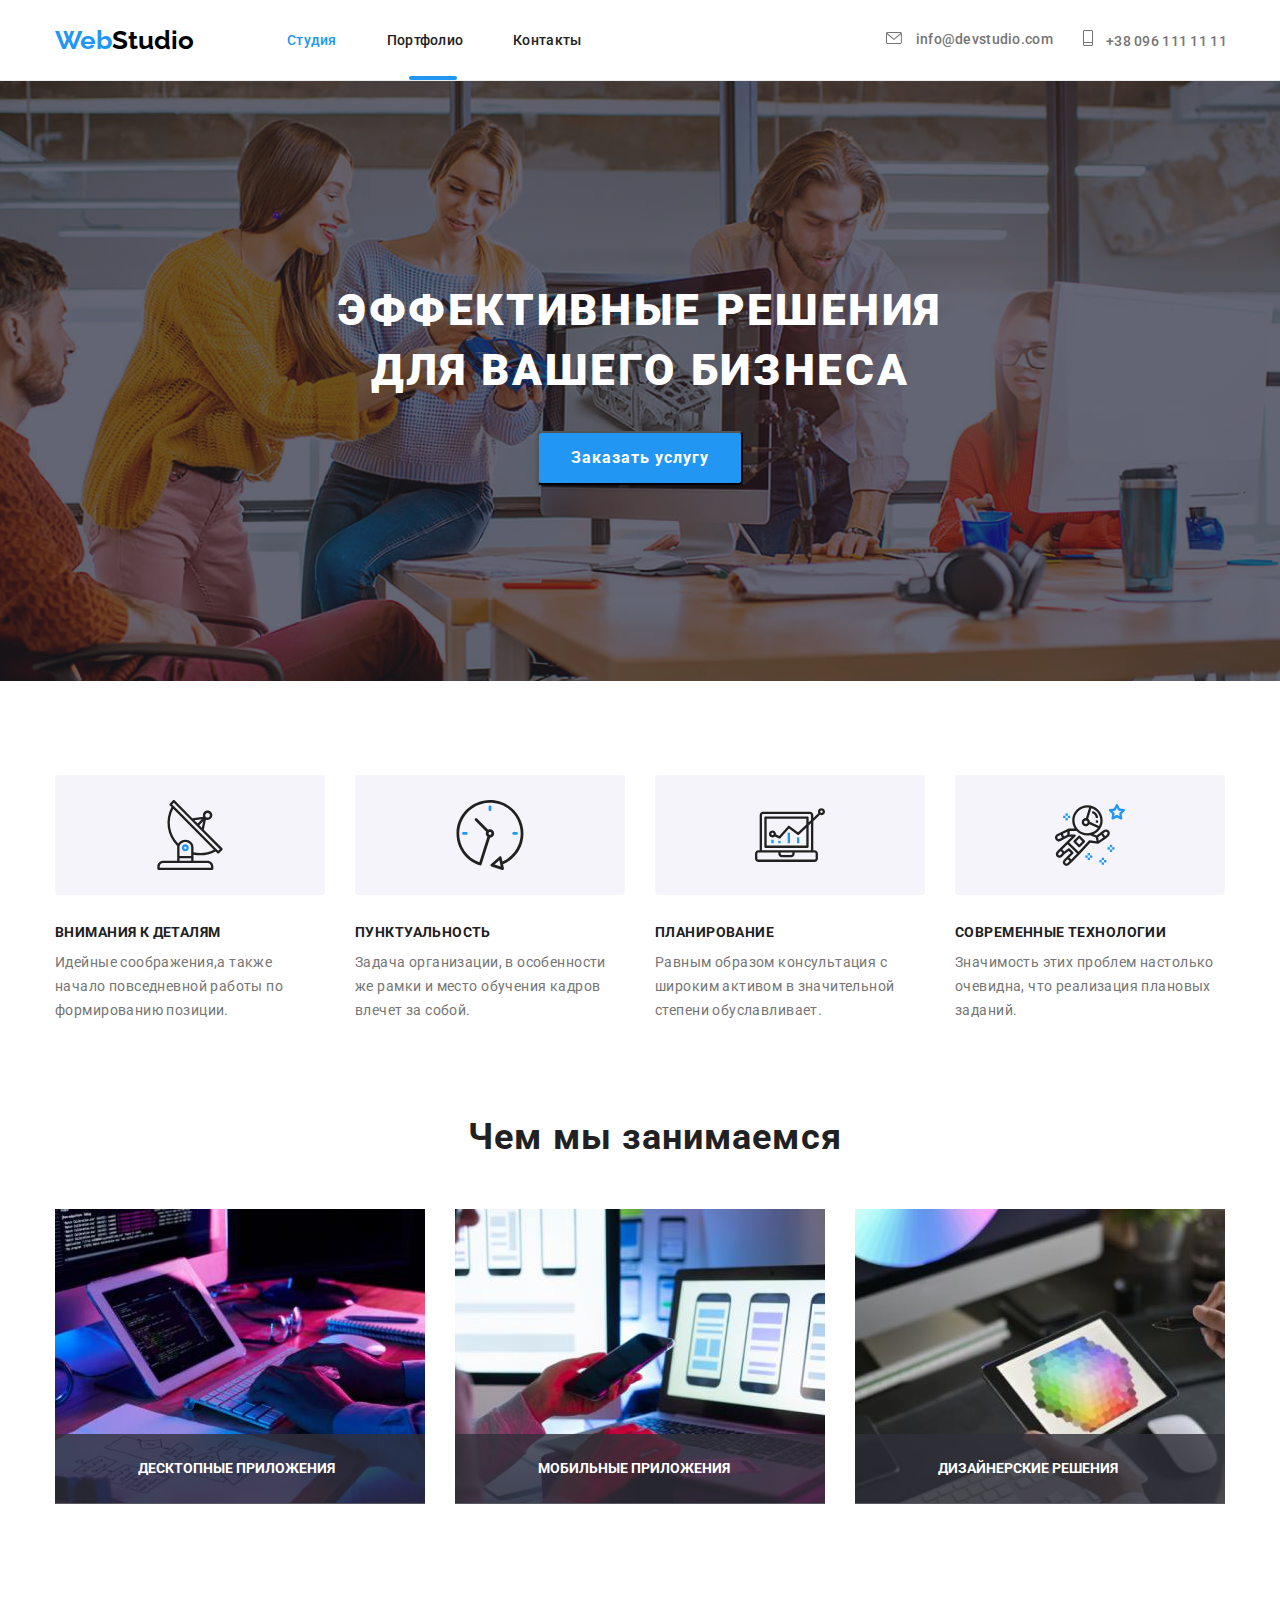
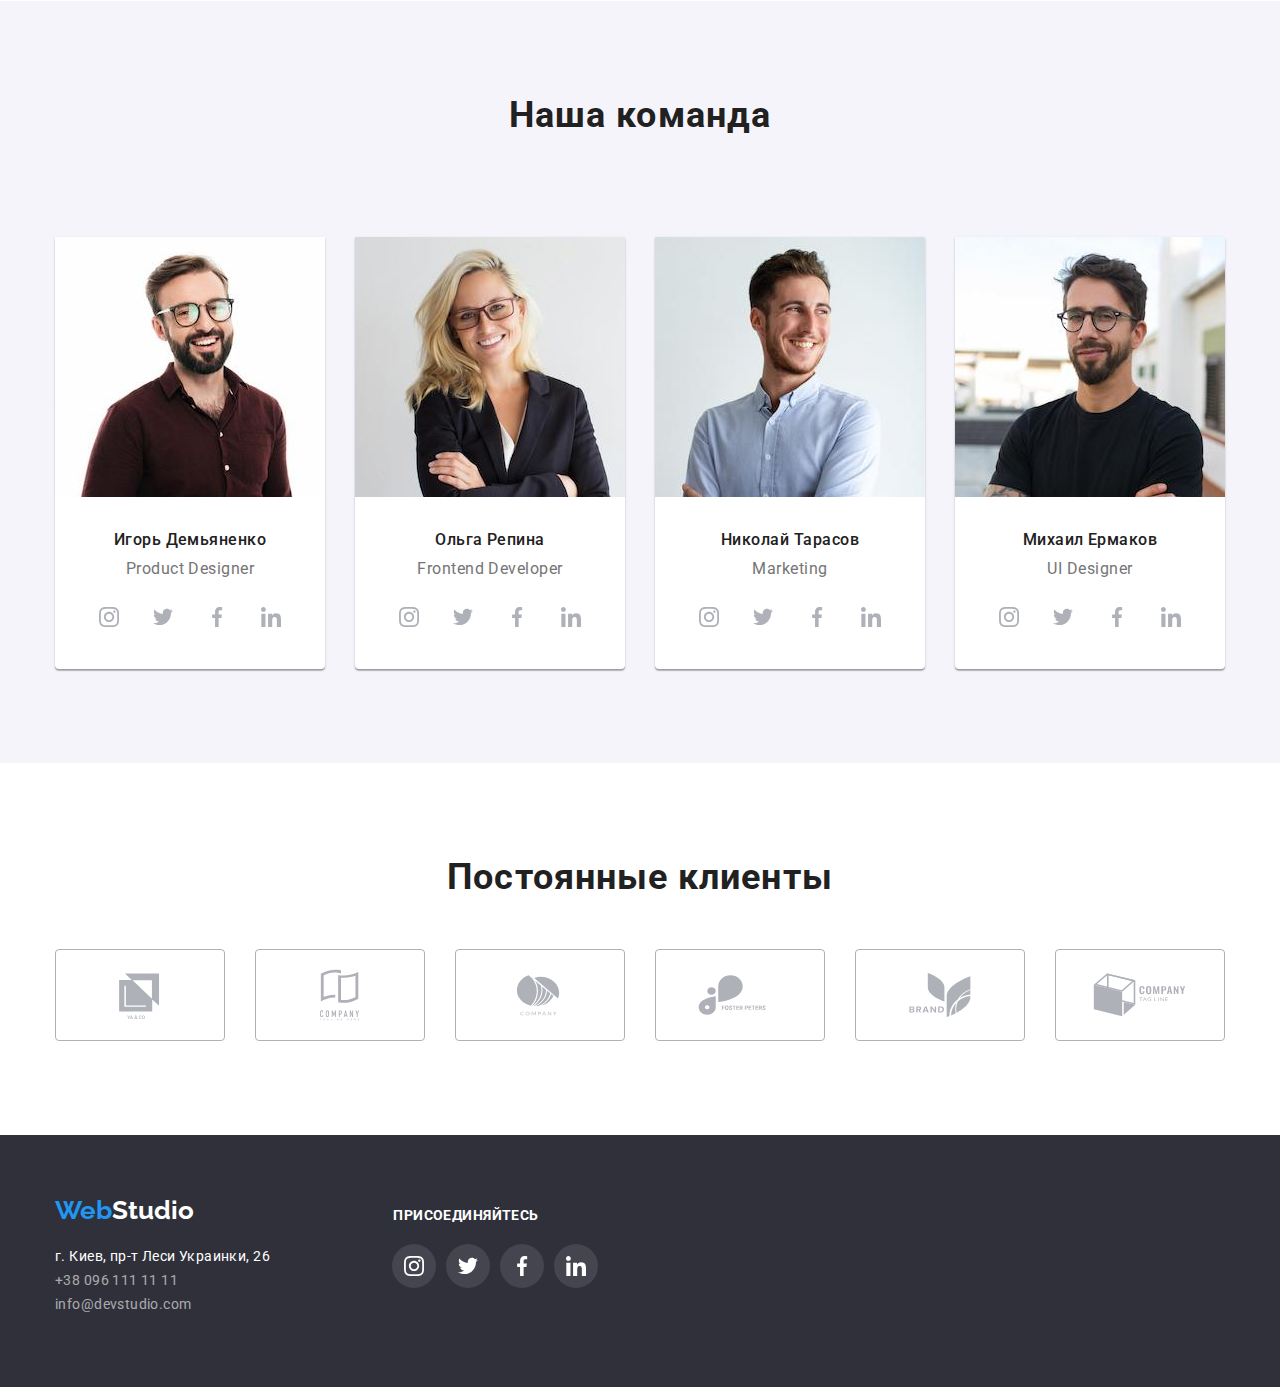
==== commit 6390fc4d: "Add files via upload" ====
--- a/index.html
+++ b/index.html
@@ -19,7 +19,7 @@
             <a href="index.html" class="logo">
             <span class="web">Web</span><span class="studio">Studio</span></a>
                 <ul class="style-link list">
-                    <li class="style-link-col list"><a href="index.html" class="style-link-c list">Студия</a></li>
+                    <li class="style-link-col list"><a href="index.html" class="style-link-c curent list">Студия</a></li>
                     <li class="style-link-col list"><a href="portfolio.html" class="style-link list">Портфолио</a></li>
                     <li class="style-link-col list"><a href="" class="style-link list">Контакты</a></li>
                 </ul>
@@ -44,16 +44,15 @@
                         +38 096 111 11 11</a></li>
                 </ul>
             </nav>
-    </header>
-    <main>
+</header>
+<main>
                                     <!--Шапка-->
-    <section class="zakaz-style">
-                    <h1 class="text-zakaz">ЭФФЕКТИВНЫЕ РЕШЕНИЯ<br>ДЛЯ ВАШЕГО БИЗНЕСА</h1>
-                    <button type="button" class="buttons-zakaz">Заказать услугу</button>
-
-    </section>
+<section class="zakaz-style">
+            <h1 class="text-zakaz">ЭФФЕКТИВНЫЕ РЕШЕНИЯ<br>ДЛЯ ВАШЕГО БИЗНЕСА</h1>
+            <button type="button" class="buttons-zakaz">Заказать услугу</button>
+</section>
                                     <!--Особености-->
-    <section class="osob-pozition">
+<section class="osob-pozition">
         <div class="container">
         <ul class="conteiner-style list">
             <li class="conteiner-style-t icon-antena">
@@ -74,34 +73,34 @@
             </li>
         </ul>
     </div>
-    </section>
+</section>
                                     <!--Чем мы занимаемся-->
-<section class="container-zanatya">
-            <h2 class="style-zanatya">Чем мы занимаемся</h2>
+<section class="container-work">
+            <h2 class="style-work">Чем мы занимаемся</h2>
                 <ul class="conteiner-style list">
-            <li class="zanyatya-team">
+            <li class="work-team">
                 <img class="foto-style" src="./images/box-1.jpg"
                 alt="Печатаем"
                 width="370"
                 height="294"
                 />
-                <p class="zanyatya-text">Десктопные приложения</p>
-            </li>
-            <li class="zanyatya-team">
+                <p class="work-text">Десктопные приложения</p>
+            </li>
+            <li class="work-team">
                 <img class="foto-style" src="./images/box-2.jpg"
                 alt="Звоним"
                 width="370"
                 height="294"
                 />
-                <p class="zanyatya-text">Мобильные приложения</p>
-            </li>
-            <li class="zanyatya-team">
+                <p class="work-text">Мобильные приложения</p>
+            </li>
+            <li class="work-team">
                 <img class="foto-style" src="./images/box-3.jpg"
                 alt="Рисуем"
                 width="370"
                 height="294"
                 />
-                <p class="zanyatya-text">Дизайнерские решения</p>
+                <p class="work-text">Дизайнерские решения</p>
             </li>
         </ul>
 </section>
@@ -367,7 +366,7 @@
 </section>
     </main>
                                     <!-- Footer -->
-        <footer class="footer-style">
+<footer class="footer-style">
                 <div class="container footer-logo">
                     <a href="index.html" class="logo-f">
                     <span class="web">Web</span><span class="studio-footer">Studio</span></a>
@@ -429,4 +428,4 @@
                     
         </footer>
 </body>
-</html>
+</html>--- a/css/style.css
+++ b/css/style.css
@@ -1,38 +1,50 @@
 .body{
     font-family: 'Roboto', sans-serif;
+}
+.visually-hidden {
+    position: absolute;
+    white-space: nowrap;
+    width: 1px;
+    height: 1px;
+    overflow: hidden;
+    border: 0;
+    padding: 0;
+    clip: rect(0 0 0 0);
+    clip-path: inset(50%);
+    margin: -1px;
+}
+.p,h1,h2,h3,h4{
+    margin: 0px;
 }
 .container-nav{
     width: 1200px;
     height: 80px;
-    margin-left: 215px;
-    margin-right: 215px;
+    margin: 0 auto;
     padding-left: 15px;
     display: flex;
     align-items: center;
 }
 .container{
     width: 1200px;
-    margin-left: 215px;
-    margin-right: 215px;
+    margin: 0 auto;
     padding-left: 15px;
     padding-right: 15px;
 }
-.container-zanatya{
+.container-work{
     width: 1200px;
-    margin-left: 215px;
-    margin-right: 215px;
+    margin: 0 auto;
     padding-left: 15px;
     padding-right: 15px;
     padding-bottom: 94px;
+    padding-top: 94px;
 }
 .conteiner-style{
     width: 1200px;
     display: flex;
 }
 .container-potf-btn{
-    /* width: 1200px; */
-    margin-left: 495px;
-    margin-right: 494px;
+    display: flex;
+    justify-content: center;
     padding-top: 94px;
     padding-bottom: 50px;
 }
@@ -52,7 +64,6 @@
 
         /* header */
 .header-style{
-    width: 1600px;
     background-color :#ffffff;
     border-bottom: 1px solid #ECECEC;
 }
@@ -92,6 +103,7 @@
     letter-spacing: 0.02em;
     display: flex;
     margin-right: 50px;
+    transition: color 250ms cubic-bezier(0.4, 0, 0.2, 1);
 }
 .style-link:hover{
     color: #2196F3;
@@ -101,6 +113,29 @@
 }
 .style-link-c{
     color: #2196F3;
+}
+.style-link-c.curent::after{
+    content: '';
+    position: absolute;
+    width: 48px;
+    height: 4px;
+    left: 409px;
+    top: 76px;
+    background: #2196F3;
+    border-radius: 2px;
+}
+.style-link-p{
+    color: #2196F3;
+}
+.style-link-p.curent::after{
+    content: '';
+    position: absolute;
+    width: 78px;
+    height: 4px;
+    left: 507px;
+    top: 76px;
+    background: #2196F3;
+    border-radius: 2px;
 }
 .list{
     text-decoration:none;
@@ -123,6 +158,7 @@
 }
 .style-kontakts{
     color:#757575;
+    transition: color 250ms cubic-bezier(0.4, 0, 0.2, 1);
 }
 .style-kontakts-t{
     display: block;
@@ -139,6 +175,7 @@
 .social-icon-header{
     margin-right: 10px;
     fill: #757575;
+    transition: color 250ms cubic-bezier(0.4, 0, 0.2, 1);
 }
 .style-kontakts:hover .social-icon-header,
 .style-kontakts:focus .social-icon-header {
@@ -157,11 +194,12 @@
     background-repeat: no-repeat;
     background-size: cover;
     background-position: center;
-    width: 1600px;
     height: 600px;
     margin-left: 0px;
     margin-right: 0px;
     text-align: center;
+    padding-top: 200px;
+    padding-bottom: 200px;
 }
 .text-zakaz{
     color:#FFFFFF;
@@ -172,9 +210,7 @@
     line-height: 1.36;
     letter-spacing: 0.06em;
     margin-top: 0px;
-    margin-bottom: 0px;
-    padding-top: 200px;
-    padding-bottom: 30px;
+    margin-bottom: 30px;
     text-align: center;
 }
 .buttons-zakaz{
@@ -247,7 +283,7 @@
 }
         /* Чем мы занимаемся */
 
-.style-zanatya{
+.style-work{
     color: #212121;
     font-family: 'Roboto';
     font-style: normal;
@@ -255,9 +291,7 @@
     font-size: 36px;
     line-height: 1.16;
     letter-spacing: 0.03em;
-    padding-bottom: 50px;
-    padding-top: 94px;
-    margin-bottom: 0px;
+    margin-bottom: 50px;
     margin-top: 0px;
     text-align: center;
     width: 1200px;
@@ -265,10 +299,10 @@
 .foto-style{
     margin-right: 30px;
 }
-.zanyatya-team{
+.work-team{
     position: relative;
 }
-.zanyatya-text{
+.work-text{
     position: absolute;
     bottom: 0px;
     left: 0px;
@@ -277,27 +311,34 @@
     font-weight: 700;
     font-size: 14px;
     line-height: 1.14;
+    text-transform: uppercase;
     color: #ffffff;
     background: rgba(47, 48, 58, 0.8);
-    padding: 70px 100px;
+    width: 370px;
+    height: 70px;
+    margin-top: 0px;
+    margin-bottom: 3px;
+    padding: 27px 83px 27px 83px;
 }
             /*  Наша команда*/
 
 .back-col{
+    background: #ffffff;
     box-shadow: 0px 1px 3px rgba(0, 0, 0, 0.12), 0px 1px 1px rgba(0, 0, 0, 0.14), 0px 2px 1px rgba(0, 0, 0, 0.2);
     border-radius: 0px 0px 4px 4px;
     margin-bottom: 94px;
     margin-right: 30px; 
 }
 .style-team{
-    width: 1600px;
     background-color:#F5F4FA;
     text-align: center;
+    padding-top: 94px;
 }
 .style-comand{
     display: inline-flex;
     justify-content: center;
     text-align: center;
+    margin-top: 50px;
 }
 .style-team-text{
     color: #212121;
@@ -307,10 +348,7 @@
     font-size: 36px;
     line-height: 1.16;
     letter-spacing: 0.03em;
-    margin-bottom: 0px;
-    margin-top: 0px;
-    padding-top: 94px;
-    padding-bottom: 50px;
+    margin-bottom: 50px;
     text-align: center;
 }
 .style-people{
@@ -359,6 +397,7 @@
     display: flex;
     align-items: center;
     justify-content: center;
+    transition: color 250ms cubic-bezier(0.4, 0, 0.2, 1), background-color 250ms cubic-bezier(0.4, 0, 0.2, 1);
 }
 .social-link:hover,
 .social-link:focus{
@@ -382,7 +421,7 @@
     letter-spacing: 0.03em;
     margin-bottom: 0px;
     margin-top: 0px;
-    padding-bottom: 50px;
+    margin-bottom: 50px;
     text-align: center;
 }
 .client-pozition{
@@ -409,6 +448,10 @@
     padding-left: 32px;
     padding-right: 32px;
     cursor: pointer;
+    transition: fill 250ms cubic-bezier(0.4, 0, 0.2, 1), background-color 250ms cubic-bezier(0.4, 0, 0.2, 1);
+}
+.client-link{
+    transition: color 250ms cubic-bezier(0.4, 0, 0.2, 1), background-color 250ms cubic-bezier(0.4, 0, 0.2, 1);
 }
 .client-link:hover .social-icon-client,
 .client-link:focus .social-icon-client {
@@ -458,9 +501,8 @@
     line-height: 1.19;
 }
 .footer-style{
+    height: 252px;
     background-color: rgba(47, 48, 58, 1);
-    width: 1600px;
-    height: 252px;
     padding-top: 60px;
     padding-bottom: 60px;
 }
@@ -473,13 +515,6 @@
     line-height:1.71;
     letter-spacing: 0.03em;
 }
-.footer-kontakt:hover{
-    color: #2196f3;
-
-}
-.footer-kontakt:focus{
-    color: #2196f3;
-}
 .footer-kontakt{
     font-family:'Roboto';
     font-style: normal;
@@ -488,9 +523,18 @@
     line-height: 1.71;
     letter-spacing: 0.03em;
     color: rgba(255, 255, 255, 0.6);
+    transition: color 250ms cubic-bezier(0.4, 0, 0.2, 1);
+}
+.footer-kontakt:hover{
+    color: #2196f3;
+}
+.footer-kontakt:focus{
+    color: #2196f3;
 }
 .footer-social-link{
-    margin: -107px;
+    margin: -129px;
+    padding-left: 70px;
+    padding-top: 20px;
 }
 .footer-list-text{
     font-family: 'Roboto';
@@ -509,6 +553,19 @@
     display: flex;
     justify-content: center;
     margin-right: 90px;
+}
+.footer-text-link{
+    font-family: 'Roboto';
+    font-style: normal;
+    font-weight: 700;
+    font-size: 14px;
+    line-height: 1.14;
+    letter-spacing: 0.03em;
+    color: #FFFFFF;
+    display: flex;
+    justify-content: center;
+    padding-top: 50px;
+    margin-left: 290px;
 }
 .footer-item{
     width: 44px;
@@ -529,6 +586,7 @@
     align-items: center;
     justify-content: center;
     background-color: rgba(255, 255, 255, 0.1);
+    transition: color 250ms cubic-bezier(0.4, 0, 0.2, 1), background-color 250ms cubic-bezier(0.4, 0, 0.2, 1);
 }
 .footer-link:hover,
 .footer-link:focus{
@@ -537,6 +595,10 @@
 .footer-link:hover .social-icon,
 .footer-link:focus .social-icon {
     fill: #ffffff;
+}
+.foter-kontakt {
+    padding-top: 9px;
+    padding-bottom: 9px;
 }
         /* Portfolio */
 .style-link-col{
@@ -582,37 +644,35 @@
 .adres-footer{
     padding-top: 20px;
 }
-.footer-adress{
-padding-bottom: 9px;
-padding-top: 20px;
-}
-.footer-kontakt{
-    padding-bottom: 9px;
-}
 .btn-por{
     display:flex;
 }
-.button-portfo-1:hover{
+.button-portfo-1:hover,
+.button-portfo-1:focus{
     background-color:#2196F3;
     color: #FFFFFF;
     box-shadow: 0px 3px 1px rgba(0, 0, 0, 0.1), 0px 1px 2px rgba(0, 0, 0, 0.08), 0px 2px 2px rgba(0, 0, 0, 0.12);
 }
-.button-portfo-2:hover{
+.button-portfo-2:hover,
+.button-portfo-2:focus{
     background-color:#2196F3;
     color: #FFFFFF;
     box-shadow: 0px 3px 1px rgba(0, 0, 0, 0.1), 0px 1px 2px rgba(0, 0, 0, 0.08), 0px 2px 2px rgba(0, 0, 0, 0.12);
 }
-.button-portfo-3:hover{
+.button-portfo-3:hover,
+.button-portfo-3:focus{
     background-color:#2196F3;
     color: #FFFFFF;
     box-shadow: 0px 3px 1px rgba(0, 0, 0, 0.1), 0px 1px 2px rgba(0, 0, 0, 0.08), 0px 2px 2px rgba(0, 0, 0, 0.12);
 }
-.button-portfo-4:hover{
+.button-portfo-4:hover,
+.button-portfo-4:focus{
     background-color:#2196F3;
     color: #FFFFFF;
     box-shadow: 0px 3px 1px rgba(0, 0, 0, 0.1), 0px 1px 2px rgba(0, 0, 0, 0.08), 0px 2px 2px rgba(0, 0, 0, 0.12);
 }
-.button-portfo-5:hover{
+.button-portfo-5:hover,
+.button-portfo-5:focus{
     background-color:#2196F3;
     color: #FFFFFF;
     box-shadow: 0px 3px 1px rgba(0, 0, 0, 0.1), 0px 1px 2px rgba(0, 0, 0, 0.08), 0px 2px 2px rgba(0, 0, 0, 0.12);
@@ -631,6 +691,7 @@
     border-radius: 4px;
     margin-right: 8px;
     cursor: pointer;
+    transition: color 250ms cubic-bezier(0.4, 0, 0.2, 1), background-color 250ms cubic-bezier(0.4, 0, 0.2, 1);
 }
 .button-portfo-2{
     font-family: 'Roboto';
@@ -646,6 +707,7 @@
     border-radius: 4px;
     margin-right: 8px;
     cursor: pointer;
+    transition: color 250ms cubic-bezier(0.4, 0, 0.2, 1), background-color 250ms cubic-bezier(0.4, 0, 0.2, 1);
 }
 .button-portfo-3{
     font-family: 'Roboto';
@@ -661,6 +723,7 @@
     border-radius: 4px;
     margin-right: 8px;
     cursor: pointer;
+    transition: color 250ms cubic-bezier(0.4, 0, 0.2, 1), background-color 250ms cubic-bezier(0.4, 0, 0.2, 1);
 }
 .button-portfo-4{
     font-family: 'Roboto';
@@ -676,6 +739,7 @@
     border-radius: 4px;
     margin-right: 8px;
     cursor: pointer;
+    transition: color 250ms cubic-bezier(0.4, 0, 0.2, 1), background-color 250ms cubic-bezier(0.4, 0, 0.2, 1);
 }
 .button-portfo-5{
     font-family: 'Roboto';
@@ -690,6 +754,7 @@
     border: 0px;
     border-radius: 4px;
     cursor: pointer;
+    transition: color 250ms cubic-bezier(0.4, 0, 0.2, 1), background-color 250ms cubic-bezier(0.4, 0, 0.2, 1);
 }
 .foto-porto-style{
     background: #FFFFFF;
@@ -699,10 +764,78 @@
     margin-bottom: 30px;
     margin-right: 23px;
 }
-
+.foto-porto-style:hover .text-card{
+    transform: translateY(0);
+}
+.text-card-pozition{
+    position: relative;
+    overflow: hidden;
+}
+.text-card{
+    position: absolute;
+    top: 0px;
+    left: 0px;
+    font-family: Roboto;
+    font-style: normal;
+    font-weight: 400;
+    font-size: 18px;
+    line-height: 1.56;
+    letter-spacing: 0.03em;
+    color: #FFFFFF;
+    background: rgba(33, 150, 243, 0.9);
+    margin: 0px;
+    padding:  63px 24px 63px 24px;
+    transform: translateY(100%);
+    transition: transform 250ms linear;
+}
 .style-portf-text{
     padding-top: 20px;
     padding-bottom: 20px;
     padding-left: 24px;
     padding-right: 20px;
-}+}
+
+                /* Modalka */
+
+.backdrop{
+    width: 100vw;
+    height: 100vh;
+    background: rgba(0, 0, 0, 0.2);
+    position: fixed;
+    top: 0px;
+    transition: color 250ms cubic-bezier(0.4, 0, 0.2, 1), background-color 250ms cubic-bezier(0.4, 0, 0.2, 1);
+}     
+.backdrop.is-hidden{
+    visibility: hidden;
+    opacity: 0;
+    pointer-events: none;
+}
+.backdrop.is-hidden.modal{
+    transition: color 250ms cubic-bezier(0.4, 0, 0.2, 1), background-color 250ms cubic-bezier(0.4, 0, 0.2, 1);
+}
+    .modal{
+    position: absolute;
+    width: 528px;
+    height: 581px;
+    background: #FFFFFF;
+    box-shadow: 0px 1px 3px rgba(0, 0, 0, 0.12), 0px 1px 1px rgba(0, 0, 0, 0.14), 0px 2px 1px rgba(0, 0, 0, 0.2);
+    border-radius: 4px;
+    top: 50%;
+    left: 17%;
+    transform: translate(50%, -50%);
+    transition: color 250ms cubic-bezier(0.4, 0, 0.2, 1), background-color 250ms cubic-bezier(0.4, 0, 0.2, 1);
+}        
+.modal-btn{
+    width: 30px;
+    height: 30px;
+    background: #FFFFFF;
+    border: 1px solid rgba(0, 0, 0, 0.1);
+    box-sizing: border-box;
+    border-radius: 50px;
+    position: absolute;
+    top: 8px;
+    right: 8px;
+    display: flex;
+    align-items: center;
+    justify-content: center;
+}   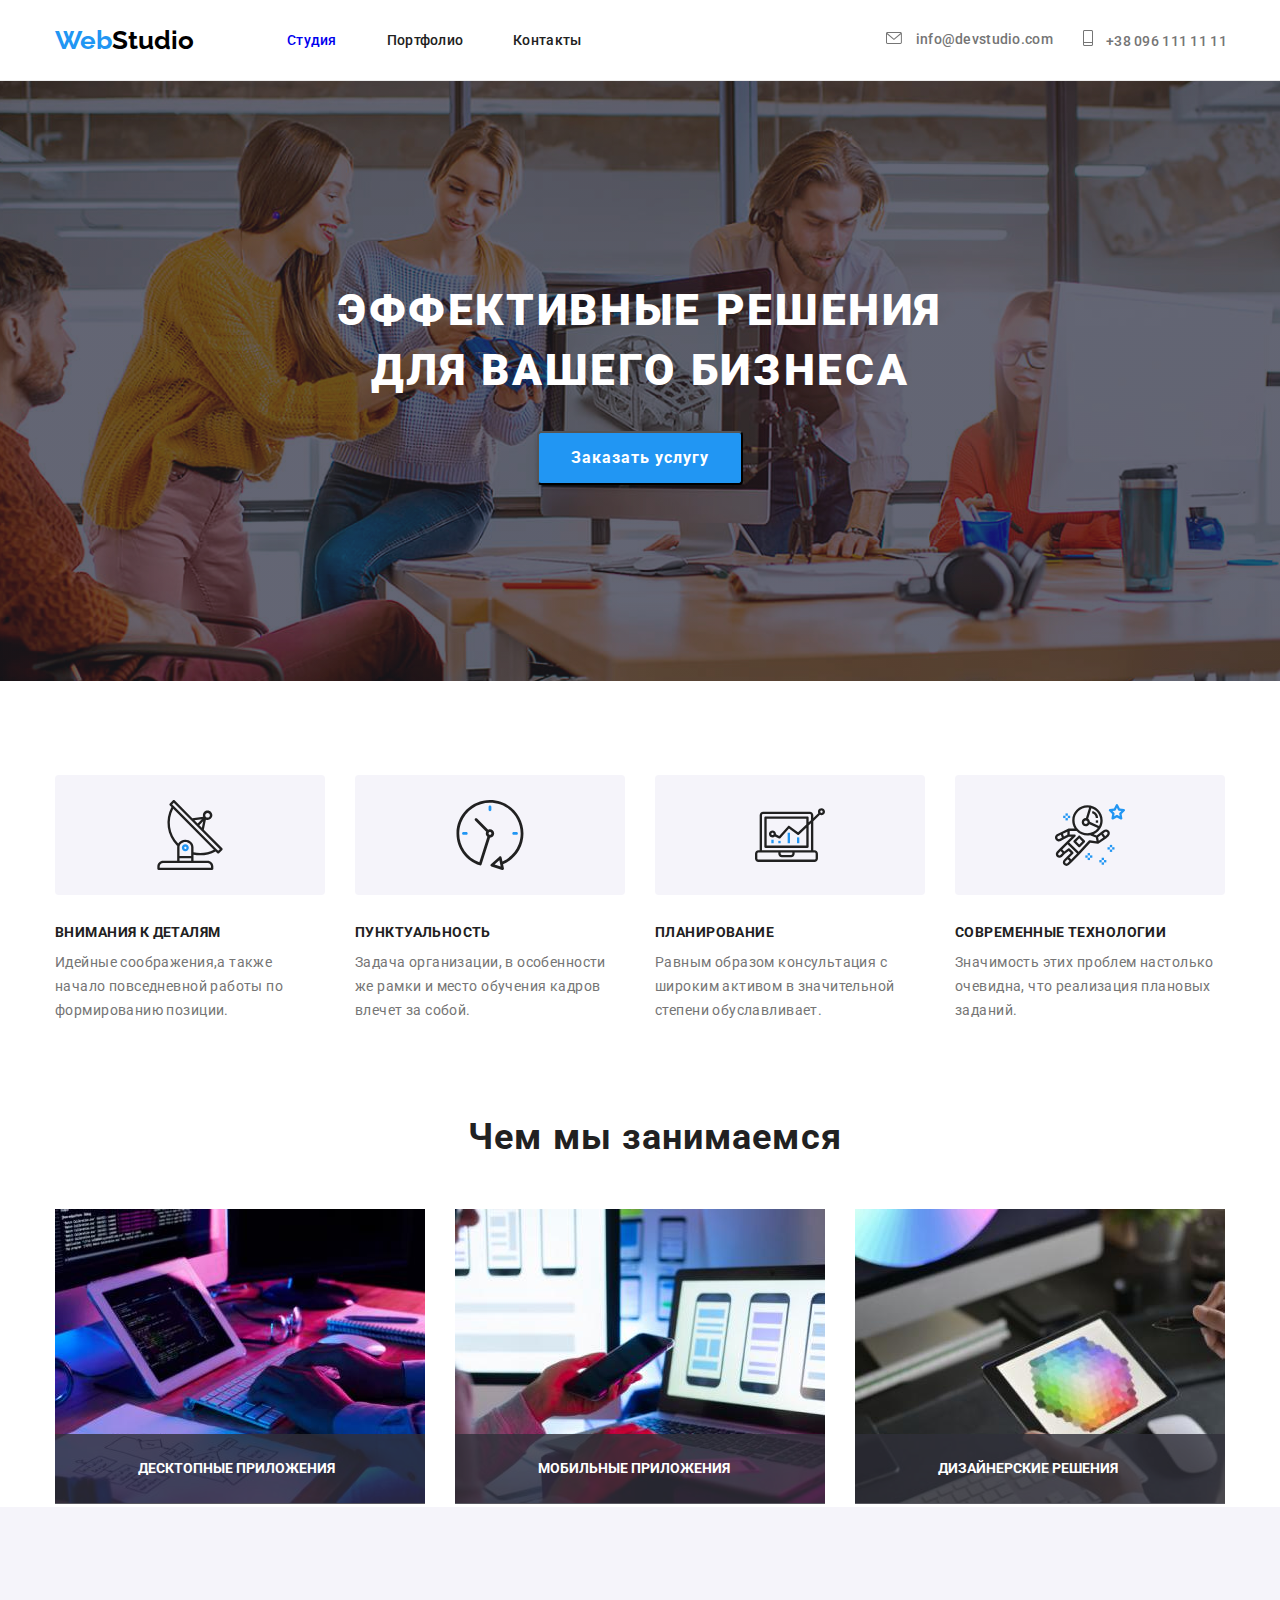
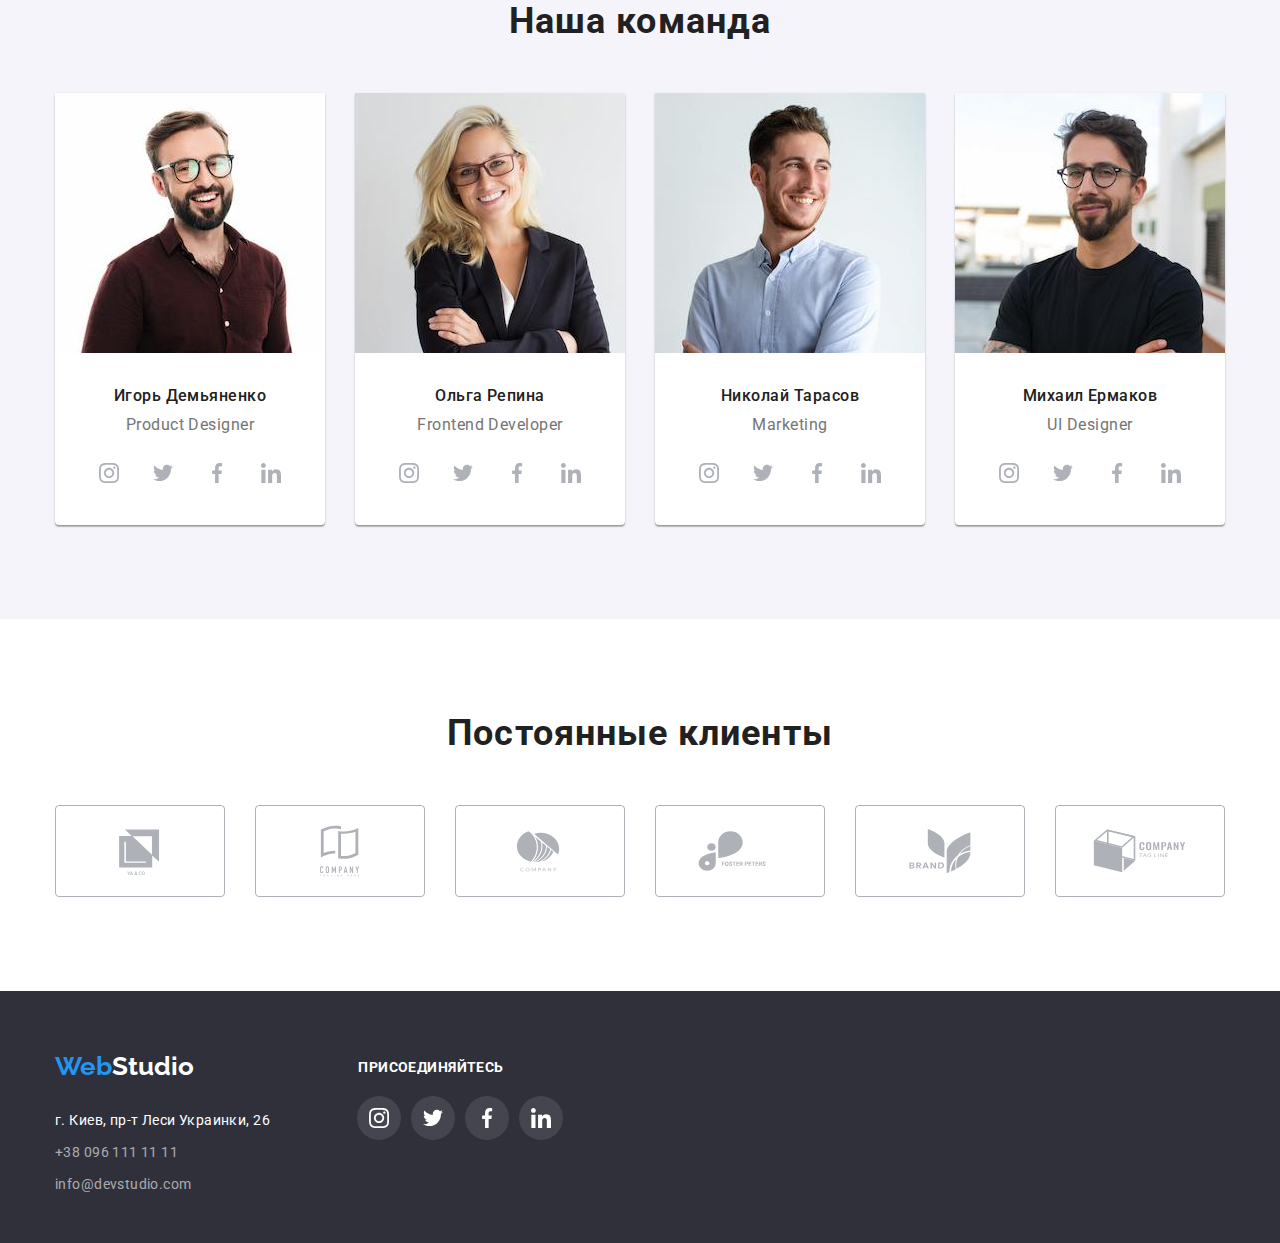
==== commit 749155bf: "Add files via upload" ====
--- a/index.html
+++ b/index.html
@@ -49,7 +49,7 @@
                                     <!--Шапка-->
 <section class="zakaz-style">
             <h1 class="text-zakaz">ЭФФЕКТИВНЫЕ РЕШЕНИЯ<br>ДЛЯ ВАШЕГО БИЗНЕСА</h1>
-            <button type="button" class="buttons-zakaz">Заказать услугу</button>
+            <button type="button" class="buttons-zakaz" data-modal-open>Заказать услугу</button>
 </section>
                                     <!--Особености-->
 <section class="osob-pozition">
@@ -371,9 +371,7 @@
                     <a href="index.html" class="logo-f">
                     <span class="web">Web</span><span class="studio-footer">Studio</span></a>
                     </a>
-                </div>
                     <address class="adres-footer">
-                        <div class="container">
                     <a class="footer-adress list" href="https://www.google.com/maps/place/%D0%B1%D1%83%D0%BB.+%D0%9B%D0%B5%D1%81%D0%B8+%D0%A3%D0%BA%D1%80%D0%B0%D0%B8%D0%BD%D0%BA%D0%B8,+26,+%D0%9A%D0%B8%D0%B5%D0%B2,+02000/@50.4265807,30.5361971,17z/data=!3m1!4b1!4m5!3m4!1s0x40d4cf0e033ecbe9:0x57a4dffefec77da0!8m2!3d50.4265807!4d30.5383858?hl=ru">
                     г. Киев, пр-т Леси Украинки, 26</a>
                     <ul class="list">
@@ -423,9 +421,20 @@
                                         </a>
                                     </li>
                                 </div>
+                    </address>
                 </div>
-                    </address>
-                    
         </footer>
 </body>
+<div class="backdrop is-hidden" data-modal>
+    <div class="modal">
+            <button type="button" class="modal-btn" data-modal-close>
+                <svg class="modal-close-icon" 
+                width="18" 
+                height="18">
+                <use href="./images/sprite.svg#icon-closemodal"></use>
+                </svg> 
+            </button>
+    </div>
+</div>
+<script src="./js/modal.js"></script>
 </html>--- a/css/style.css
+++ b/css/style.css
@@ -35,8 +35,6 @@
     margin: 0 auto;
     padding-left: 15px;
     padding-right: 15px;
-    padding-bottom: 94px;
-    padding-top: 94px;
 }
 .conteiner-style{
     width: 1200px;
@@ -50,9 +48,9 @@
 }
 .container-portf-card{
     width: 1200px;
-    margin-left: 215px;
-    margin-right: 215px;
+    margin: 0 auto;
     padding-left: 15px;
+    padding-right: 15px;
     }
 .conteiner-style-portf{
     display: flex;
@@ -60,6 +58,8 @@
     margin: 0px;
     padding: 0px;
     padding-bottom: 94px;
+    margin-bottom: -30px;
+    margin-right: -30px;
 }
 
         /* header */
@@ -111,7 +111,7 @@
 .style-link:focus{
     color: #2196F3;
 }
-.style-link-c{
+/* .style-link-c{
     color: #2196F3;
 }
 .style-link-c.curent::after{
@@ -119,7 +119,7 @@
     position: absolute;
     width: 48px;
     height: 4px;
-    left: 409px;
+    left: 490px;
     top: 76px;
     background: #2196F3;
     border-radius: 2px;
@@ -132,11 +132,11 @@
     position: absolute;
     width: 78px;
     height: 4px;
-    left: 507px;
+    left: 590px;
     top: 76px;
     background: #2196F3;
     border-radius: 2px;
-}
+} */
 .list{
     text-decoration:none;
     list-style:none;
@@ -295,6 +295,7 @@
     margin-top: 0px;
     text-align: center;
     width: 1200px;
+    padding-top: 94px;
 }
 .foto-style{
     margin-right: 30px;
@@ -338,7 +339,6 @@
     display: inline-flex;
     justify-content: center;
     text-align: center;
-    margin-top: 50px;
 }
 .style-team-text{
     color: #212121;
@@ -532,9 +532,8 @@
     color: #2196f3;
 }
 .footer-social-link{
-    margin: -129px;
-    padding-left: 70px;
-    padding-top: 20px;
+    margin: -158px;
+    padding-top: 21px;
 }
 .footer-list-text{
     font-family: 'Roboto';
@@ -758,11 +757,14 @@
 }
 .foto-porto-style{
     background: #FFFFFF;
+    box-sizing: border-box;
     border: 1px solid #EEEEEE;
-    box-sizing: border-box;
+    margin-bottom: 30px;
+    margin-right: 28px;
+    cursor: pointer;
+}
+.foto-porto-style:hover{
     box-shadow: 0px 1px 1px rgba(0, 0, 0, 0.12), 0px 4px 4px rgba(0, 0, 0, 0.06), 1px 4px 6px rgba(0, 0, 0, 0.16);
-    margin-bottom: 30px;
-    margin-right: 23px;
 }
 .foto-porto-style:hover .text-card{
     transform: translateY(0);
